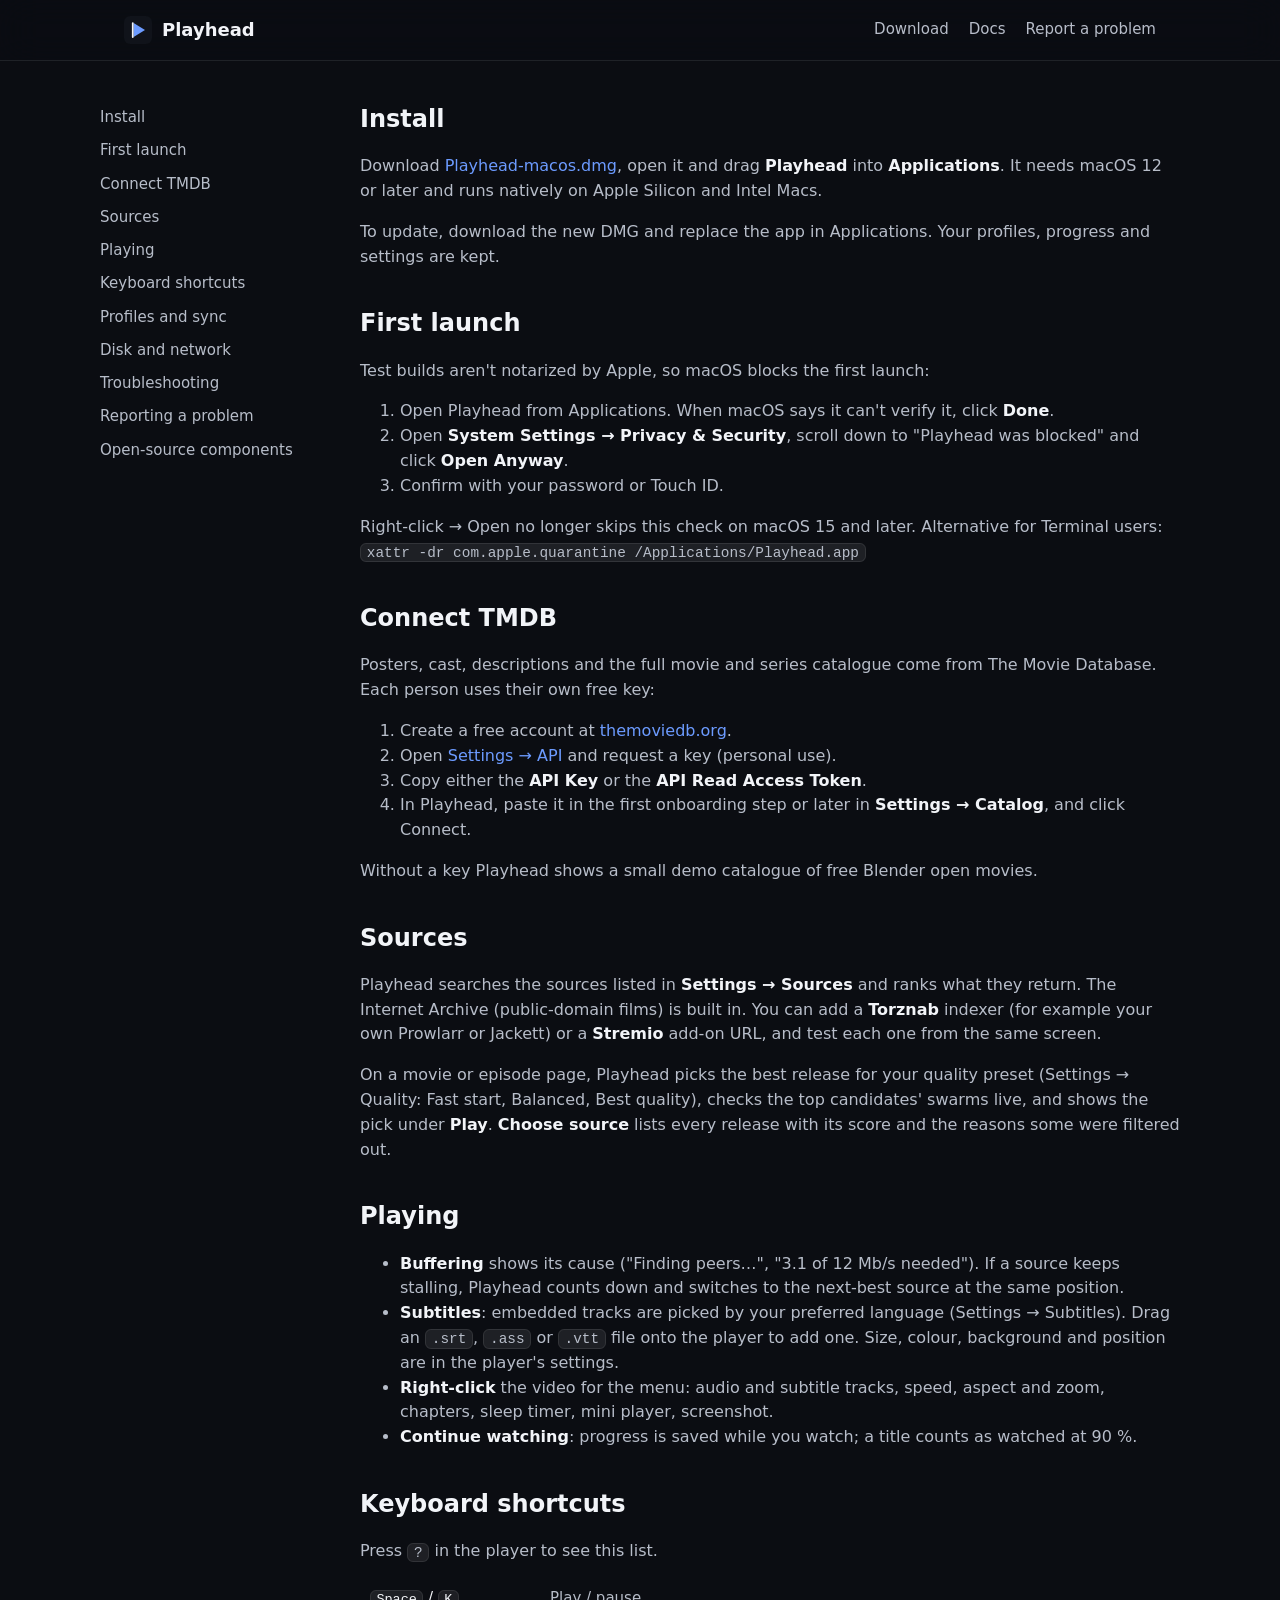
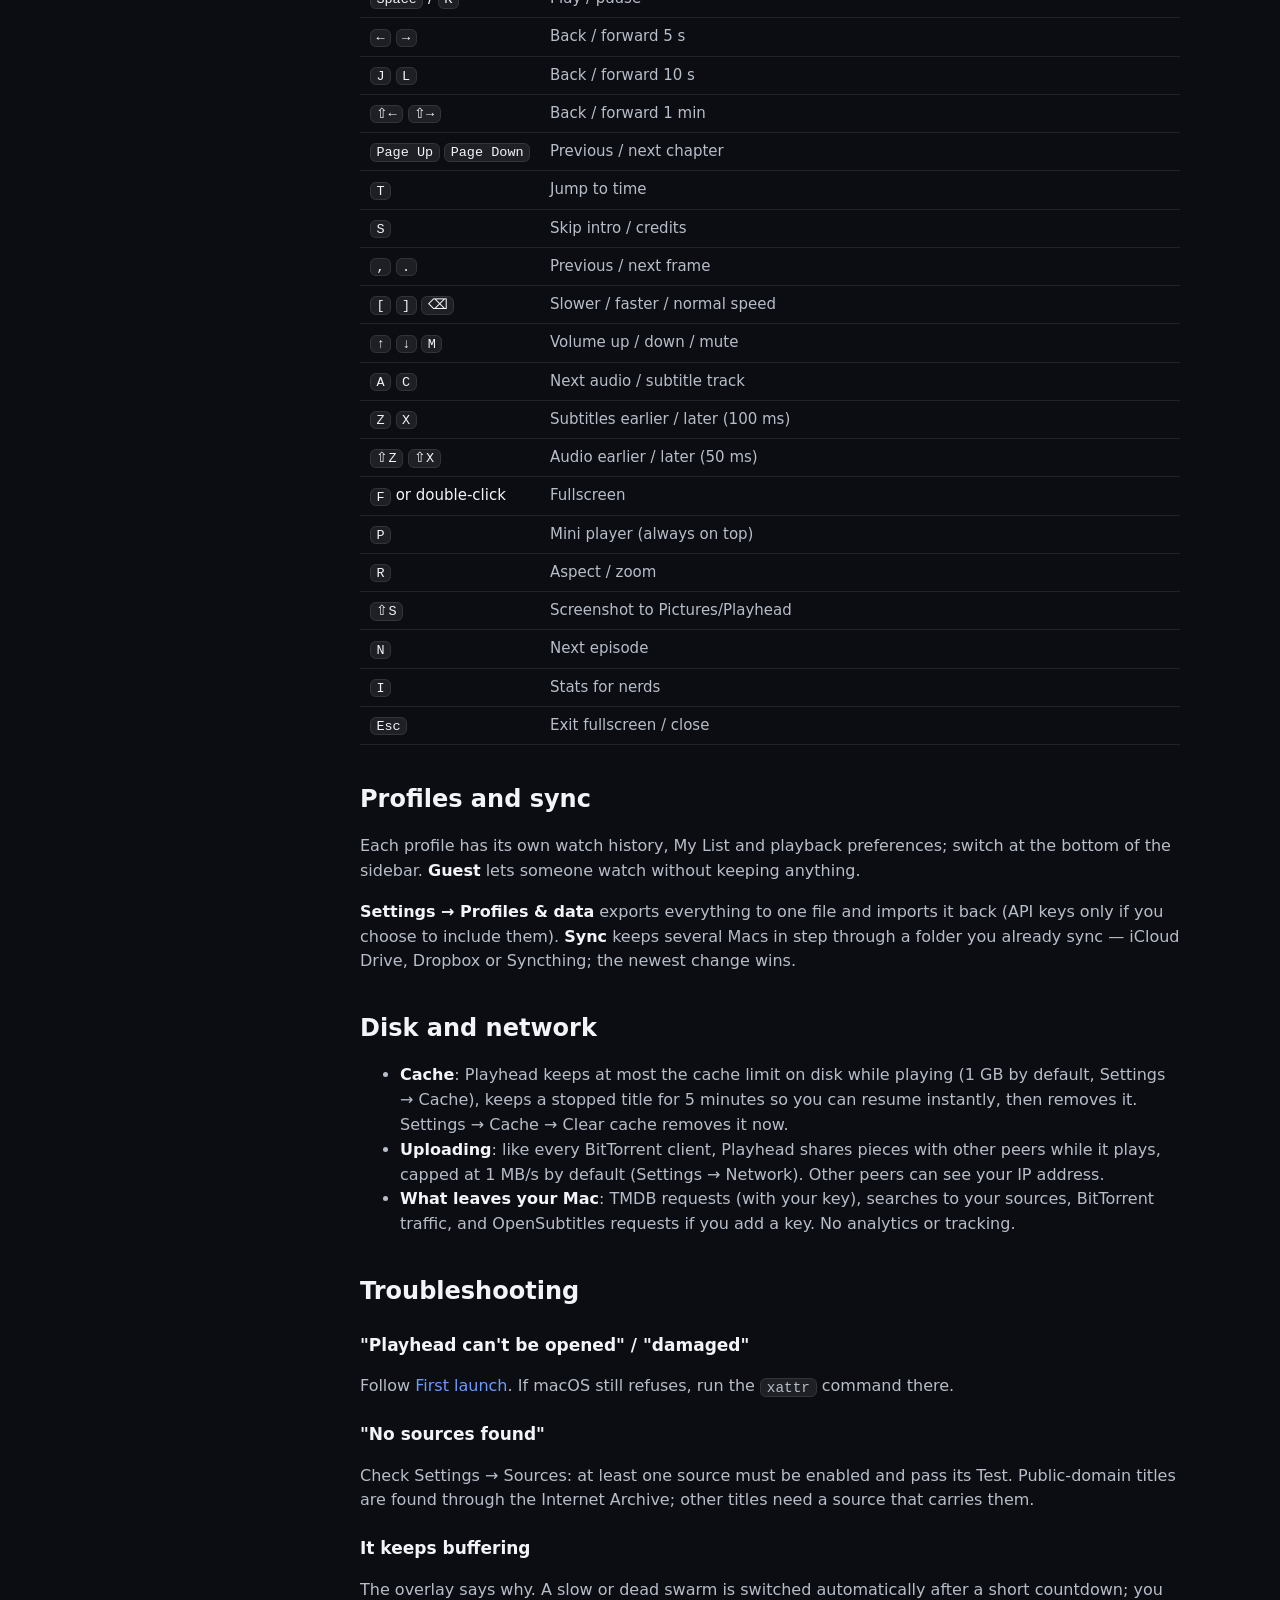
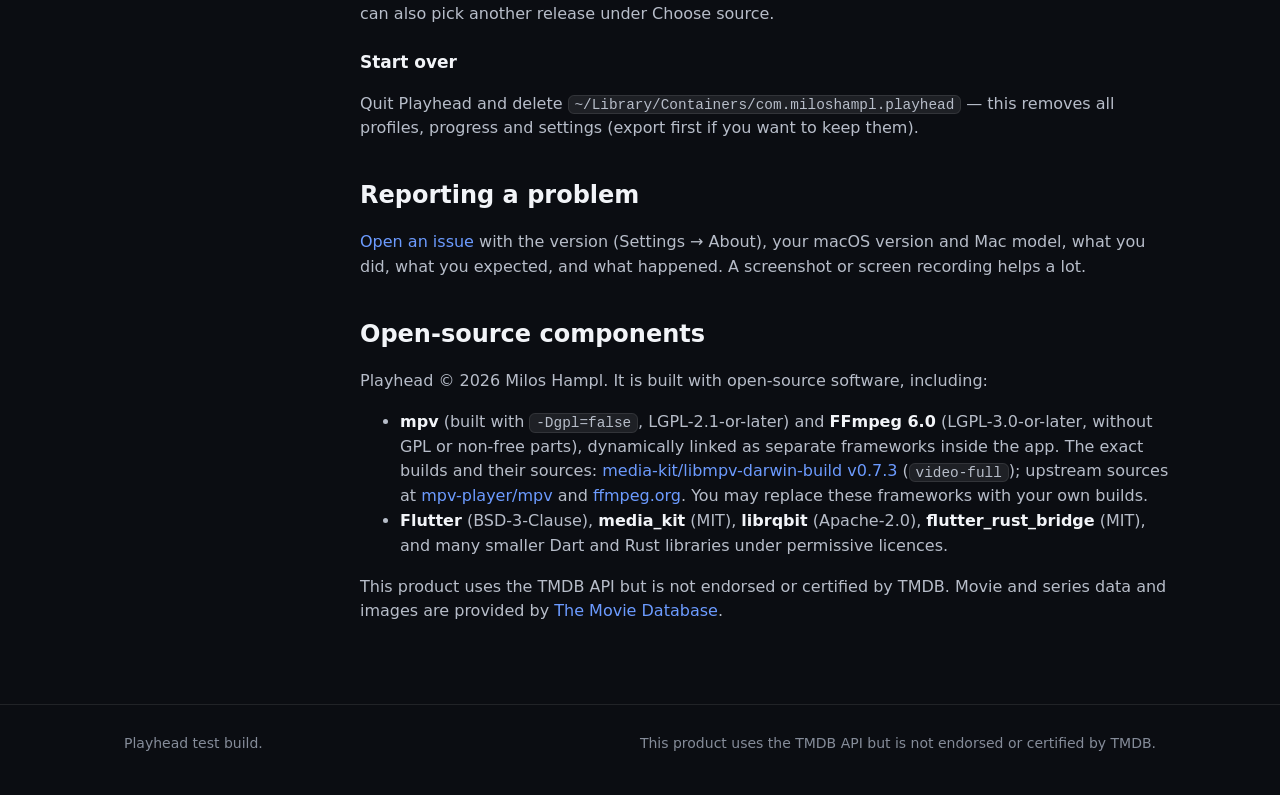
==== docs.html @ e9d8c45b "Playhead downloads, website and issue tracker Co-Authored-By: Claude Opus 5.5 (1M context) <noreply@" ====
<!doctype html>
<html lang="en">
<head>
  <meta charset="utf-8">
  <meta name="viewport" content="width=device-width, initial-scale=1">
  <title>Playhead docs</title>
  <meta name="description" content="Install Playhead, connect TMDB, add sources, player shortcuts, profiles and sync, troubleshooting.">
  <link rel="icon" href="assets/logo.svg" type="image/svg+xml">
  <link rel="stylesheet" href="style.css">
</head>
<body>
  <header class="top">
    <div class="wrap">
      <a class="brand" href="./"><img src="assets/logo.svg" alt="">Playhead</a>
      <nav class="links">
        <a href="./#download">Download</a>
        <a href="docs.html">Docs</a>
        <a href="https://github.com/MilosHampl/playhead-releases/issues">Report a problem</a>
      </nav>
    </div>
  </header>

  <main class="wrap docs">
    <nav class="toc">
      <a href="#install">Install</a>
      <a href="#first-launch">First launch</a>
      <a href="#tmdb">Connect TMDB</a>
      <a href="#sources">Sources</a>
      <a href="#playing">Playing</a>
      <a href="#shortcuts">Keyboard shortcuts</a>
      <a href="#profiles">Profiles and sync</a>
      <a href="#disk">Disk and network</a>
      <a href="#troubleshooting">Troubleshooting</a>
      <a href="#report">Reporting a problem</a>
      <a href="#licences">Open-source components</a>
    </nav>

    <article>
      <h2 id="install">Install</h2>
      <p>Download <a href="https://github.com/MilosHampl/playhead-releases/releases/latest/download/Playhead-macos.dmg">Playhead-macos.dmg</a>,
        open it and drag <strong>Playhead</strong> into <strong>Applications</strong>. It needs macOS 12 or later and runs natively on Apple Silicon and Intel Macs.</p>
      <p>To update, download the new DMG and replace the app in Applications. Your profiles, progress and settings are kept.</p>

      <h2 id="first-launch">First launch</h2>
      <p>Test builds aren't notarized by Apple, so macOS blocks the first launch:</p>
      <ol>
        <li>Open Playhead from Applications. When macOS says it can't verify it, click <strong>Done</strong>.</li>
        <li>Open <strong>System Settings → Privacy &amp; Security</strong>, scroll down to "Playhead was blocked" and click <strong>Open Anyway</strong>.</li>
        <li>Confirm with your password or Touch ID.</li>
      </ol>
      <p>Right-click → Open no longer skips this check on macOS 15 and later. Alternative for Terminal users:
        <code>xattr -dr com.apple.quarantine /Applications/Playhead.app</code></p>

      <h2 id="tmdb">Connect TMDB</h2>
      <p>Posters, cast, descriptions and the full movie and series catalogue come from The Movie Database. Each person uses their own free key:</p>
      <ol>
        <li>Create a free account at <a href="https://www.themoviedb.org/signup">themoviedb.org</a>.</li>
        <li>Open <a href="https://www.themoviedb.org/settings/api">Settings → API</a> and request a key (personal use).</li>
        <li>Copy either the <strong>API Key</strong> or the <strong>API Read Access Token</strong>.</li>
        <li>In Playhead, paste it in the first onboarding step or later in <strong>Settings → Catalog</strong>, and click Connect.</li>
      </ol>
      <p>Without a key Playhead shows a small demo catalogue of free Blender open movies.</p>

      <h2 id="sources">Sources</h2>
      <p>Playhead searches the sources listed in <strong>Settings → Sources</strong> and ranks what they return. The Internet Archive (public-domain films) is built in.
        You can add a <strong>Torznab</strong> indexer (for example your own Prowlarr or Jackett) or a <strong>Stremio</strong> add-on URL, and test each one from the same screen.</p>
      <p>On a movie or episode page, Playhead picks the best release for your quality preset (Settings → Quality: Fast start, Balanced, Best quality),
        checks the top candidates' swarms live, and shows the pick under <strong>Play</strong>. <strong>Choose source</strong> lists every release with its score and the reasons some were filtered out.</p>

      <h2 id="playing">Playing</h2>
      <ul>
        <li><strong>Buffering</strong> shows its cause ("Finding peers…", "3.1 of 12 Mb/s needed"). If a source keeps stalling, Playhead counts down and switches to the next-best source at the same position.</li>
        <li><strong>Subtitles</strong>: embedded tracks are picked by your preferred language (Settings → Subtitles). Drag an <code>.srt</code>, <code>.ass</code> or <code>.vtt</code> file onto the player to add one. Size, colour, background and position are in the player's settings.</li>
        <li><strong>Right-click</strong> the video for the menu: audio and subtitle tracks, speed, aspect and zoom, chapters, sleep timer, mini player, screenshot.</li>
        <li><strong>Continue watching</strong>: progress is saved while you watch; a title counts as watched at 90 %.</li>
      </ul>

      <h2 id="shortcuts">Keyboard shortcuts</h2>
      <p>Press <kbd>?</kbd> in the player to see this list.</p>
      <table class="keys">
        <tr><td><kbd>Space</kbd> / <kbd>K</kbd></td><td>Play / pause</td></tr>
        <tr><td><kbd>←</kbd> <kbd>→</kbd></td><td>Back / forward 5 s</td></tr>
        <tr><td><kbd>J</kbd> <kbd>L</kbd></td><td>Back / forward 10 s</td></tr>
        <tr><td><kbd>⇧←</kbd> <kbd>⇧→</kbd></td><td>Back / forward 1 min</td></tr>
        <tr><td><kbd>Page Up</kbd> <kbd>Page Down</kbd></td><td>Previous / next chapter</td></tr>
        <tr><td><kbd>T</kbd></td><td>Jump to time</td></tr>
        <tr><td><kbd>S</kbd></td><td>Skip intro / credits</td></tr>
        <tr><td><kbd>,</kbd> <kbd>.</kbd></td><td>Previous / next frame</td></tr>
        <tr><td><kbd>[</kbd> <kbd>]</kbd> <kbd>⌫</kbd></td><td>Slower / faster / normal speed</td></tr>
        <tr><td><kbd>↑</kbd> <kbd>↓</kbd> <kbd>M</kbd></td><td>Volume up / down / mute</td></tr>
        <tr><td><kbd>A</kbd> <kbd>C</kbd></td><td>Next audio / subtitle track</td></tr>
        <tr><td><kbd>Z</kbd> <kbd>X</kbd></td><td>Subtitles earlier / later (100 ms)</td></tr>
        <tr><td><kbd>⇧Z</kbd> <kbd>⇧X</kbd></td><td>Audio earlier / later (50 ms)</td></tr>
        <tr><td><kbd>F</kbd> or double-click</td><td>Fullscreen</td></tr>
        <tr><td><kbd>P</kbd></td><td>Mini player (always on top)</td></tr>
        <tr><td><kbd>R</kbd></td><td>Aspect / zoom</td></tr>
        <tr><td><kbd>⇧S</kbd></td><td>Screenshot to Pictures/Playhead</td></tr>
        <tr><td><kbd>N</kbd></td><td>Next episode</td></tr>
        <tr><td><kbd>I</kbd></td><td>Stats for nerds</td></tr>
        <tr><td><kbd>Esc</kbd></td><td>Exit fullscreen / close</td></tr>
      </table>

      <h2 id="profiles">Profiles and sync</h2>
      <p>Each profile has its own watch history, My List and playback preferences; switch at the bottom of the sidebar.
        <strong>Guest</strong> lets someone watch without keeping anything.</p>
      <p><strong>Settings → Profiles &amp; data</strong> exports everything to one file and imports it back (API keys only if you choose to include them).
        <strong>Sync</strong> keeps several Macs in step through a folder you already sync — iCloud Drive, Dropbox or Syncthing; the newest change wins.</p>

      <h2 id="disk">Disk and network</h2>
      <ul>
        <li><strong>Cache</strong>: Playhead keeps at most the cache limit on disk while playing (1 GB by default, Settings → Cache), keeps a stopped title for 5 minutes so you can resume instantly, then removes it. Settings → Cache → Clear cache removes it now.</li>
        <li><strong>Uploading</strong>: like every BitTorrent client, Playhead shares pieces with other peers while it plays, capped at 1 MB/s by default (Settings → Network). Other peers can see your IP address.</li>
        <li><strong>What leaves your Mac</strong>: TMDB requests (with your key), searches to your sources, BitTorrent traffic, and OpenSubtitles requests if you add a key. No analytics or tracking.</li>
      </ul>

      <h2 id="troubleshooting">Troubleshooting</h2>
      <h3>"Playhead can't be opened" / "damaged"</h3>
      <p>Follow <a href="#first-launch">First launch</a>. If macOS still refuses, run the <code>xattr</code> command there.</p>
      <h3>"No sources found"</h3>
      <p>Check Settings → Sources: at least one source must be enabled and pass its Test. Public-domain titles are found through the Internet Archive; other titles need a source that carries them.</p>
      <h3>It keeps buffering</h3>
      <p>The overlay says why. A slow or dead swarm is switched automatically after a short countdown; you can also pick another release under Choose source.</p>
      <h3>Start over</h3>
      <p>Quit Playhead and delete <code>~/Library/Containers/com.miloshampl.playhead</code> — this removes all profiles, progress and settings (export first if you want to keep them).</p>

      <h2 id="report">Reporting a problem</h2>
      <p><a href="https://github.com/MilosHampl/playhead-releases/issues/new/choose">Open an issue</a> with the version (Settings → About), your macOS version and Mac model,
        what you did, what you expected, and what happened. A screenshot or screen recording helps a lot.</p>

      <h2 id="licences">Open-source components</h2>
      <p>Playhead © 2026 Milos Hampl. It is built with open-source software, including:</p>
      <ul>
        <li><strong>mpv</strong> (built with <code>-Dgpl=false</code>, LGPL-2.1-or-later) and <strong>FFmpeg 6.0</strong> (LGPL-3.0-or-later, without GPL or non-free parts), dynamically linked as separate frameworks inside the app.
          The exact builds and their sources: <a href="https://github.com/media-kit/libmpv-darwin-build/releases/tag/v0.7.3">media-kit/libmpv-darwin-build v0.7.3</a> (<code>video-full</code>);
          upstream sources at <a href="https://github.com/mpv-player/mpv">mpv-player/mpv</a> and <a href="https://ffmpeg.org/download.html">ffmpeg.org</a>. You may replace these frameworks with your own builds.</li>
        <li><strong>Flutter</strong> (BSD-3-Clause), <strong>media_kit</strong> (MIT), <strong>librqbit</strong> (Apache-2.0), <strong>flutter_rust_bridge</strong> (MIT), and many smaller Dart and Rust libraries under permissive licences.</li>
      </ul>
      <p>This product uses the TMDB API but is not endorsed or certified by TMDB. Movie and series data and images are provided by <a href="https://www.themoviedb.org">The Movie Database</a>.</p>
    </article>
  </main>

  <footer>
    <div class="wrap">
      <span>Playhead test build.</span>
      <span>This product uses the TMDB API but is not endorsed or certified by TMDB.</span>
    </div>
  </footer>
</body>
</html>
---- style.css ----
:root {
  --bg: #0b0d12;
  --plane: rgba(255, 255, 255, 0.05);
  --plane-strong: rgba(255, 255, 255, 0.08);
  --rim: rgba(255, 255, 255, 0.09);
  --text: #f2f4f8;
  --text-2: #b7bdc9;
  --text-3: #858c99;
  --accent: #6c9bff;
  --accent-ink: #0b0d12;
  --radius: 16px;
  --radius-sm: 10px;
  --max: 1080px;
}

* { box-sizing: border-box; }
html { -webkit-text-size-adjust: 100%; }
body {
  margin: 0;
  background: var(--bg);
  color: var(--text);
  font: 16px/1.55 Inter, -apple-system, BlinkMacSystemFont, "Segoe UI", system-ui, sans-serif;
}
a { color: var(--accent); text-decoration: none; }
a:hover { text-decoration: underline; }
img { max-width: 100%; display: block; }
code, kbd {
  font: 0.9em ui-monospace, SFMono-Regular, Menlo, monospace;
  background: var(--plane-strong);
  border: 1px solid var(--rim);
  border-radius: 6px;
  padding: 0.05em 0.4em;
}

.wrap { max-width: var(--max); margin: 0 auto; padding: 0 24px; }
@media (max-width: 600px) { .wrap { padding: 0 16px; } }

header.top {
  position: sticky; top: 0; z-index: 10;
  background: rgba(11, 13, 18, 0.72);
  backdrop-filter: blur(20px); -webkit-backdrop-filter: blur(20px);
  border-bottom: 1px solid var(--rim);
}
header.top .wrap { display: flex; align-items: center; gap: 16px; height: 60px; }
.brand { display: flex; align-items: center; gap: 10px; color: var(--text); font-weight: 700; font-size: 18px; }
.brand img { width: 28px; height: 28px; }
.brand:hover { text-decoration: none; }
nav.links { margin-left: auto; display: flex; gap: 20px; font-size: 15px; }
nav.links a { color: var(--text-2); }
nav.links a:hover { color: var(--text); text-decoration: none; }

.hero { padding: 72px 0 40px; }
.hero h1 { font-size: clamp(36px, 6vw, 56px); line-height: 1.05; margin: 0 0 16px; letter-spacing: -0.02em; }
.hero p.lead { font-size: clamp(17px, 2.2vw, 20px); color: var(--text-2); max-width: 640px; margin: 0 0 28px; }

.btn {
  display: inline-flex; align-items: center; gap: 10px;
  padding: 12px 20px; border-radius: 12px; font-weight: 600; font-size: 16px;
  border: 1px solid var(--rim); color: var(--text); background: var(--plane-strong);
}
.btn:hover { text-decoration: none; background: rgba(255, 255, 255, 0.12); }
.btn.primary { background: var(--text); color: var(--accent-ink); border-color: transparent; }
.btn.primary:hover { background: #ffffff; }
.btn:active { transform: scale(0.98); }
.actions { display: flex; flex-wrap: wrap; gap: 12px; align-items: center; }
.meta { color: var(--text-3); font-size: 14px; margin-top: 14px; }

.shot {
  border-radius: var(--radius); overflow: hidden;
  border: 1px solid var(--rim); background: var(--plane);
}
.shots { display: grid; grid-template-columns: repeat(auto-fit, minmax(300px, 1fr)); gap: 16px; }
.shot figcaption { padding: 10px 14px; color: var(--text-3); font-size: 14px; }

section { padding: 40px 0; }
section h2 { font-size: 26px; margin: 0 0 18px; letter-spacing: -0.01em; }
.grid { display: grid; grid-template-columns: repeat(auto-fit, minmax(300px, 1fr)); gap: 14px; }
.card {
  background: var(--plane); border: 1px solid var(--rim);
  border-radius: var(--radius); padding: 18px 20px;
}
.card h3 { margin: 0 0 6px; font-size: 17px; }
.card p { margin: 0; color: var(--text-2); font-size: 15px; }
.note {
  background: var(--plane); border: 1px solid var(--rim);
  border-radius: var(--radius); padding: 18px 20px; color: var(--text-2);
}
.note strong { color: var(--text); }
ol.steps { margin: 8px 0 0; padding-left: 22px; }
ol.steps li { margin: 4px 0; }

/* docs */
.docs { display: grid; grid-template-columns: 220px 1fr; gap: 40px; padding: 40px 0 64px; }
@media (max-width: 820px) { .docs { grid-template-columns: 1fr; gap: 0; } .toc { position: static !important; } }
.toc { position: sticky; top: 84px; align-self: start; font-size: 15px; }
.toc a { display: block; padding: 5px 0; color: var(--text-2); }
.toc a:hover { color: var(--text); text-decoration: none; }
.docs article h2 { font-size: 24px; margin: 36px 0 12px; scroll-margin-top: 80px; }
.docs article h2:first-child { margin-top: 0; }
.docs article h3 { font-size: 17px; margin: 22px 0 8px; }
.docs article p, .docs article li { color: var(--text-2); }
.docs article strong { color: var(--text); }
table.keys { border-collapse: collapse; width: 100%; font-size: 15px; }
table.keys td { padding: 7px 10px; border-bottom: 1px solid var(--rim); color: var(--text-2); }
table.keys td:first-child { white-space: nowrap; width: 150px; color: var(--text); }

footer {
  border-top: 1px solid var(--rim); padding: 28px 0 40px;
  color: var(--text-3); font-size: 14px;
}
footer .wrap { display: flex; flex-wrap: wrap; gap: 8px 24px; justify-content: space-between; }
footer img.tmdb { height: 12px; display: inline-block; vertical-align: middle; margin-right: 6px; }
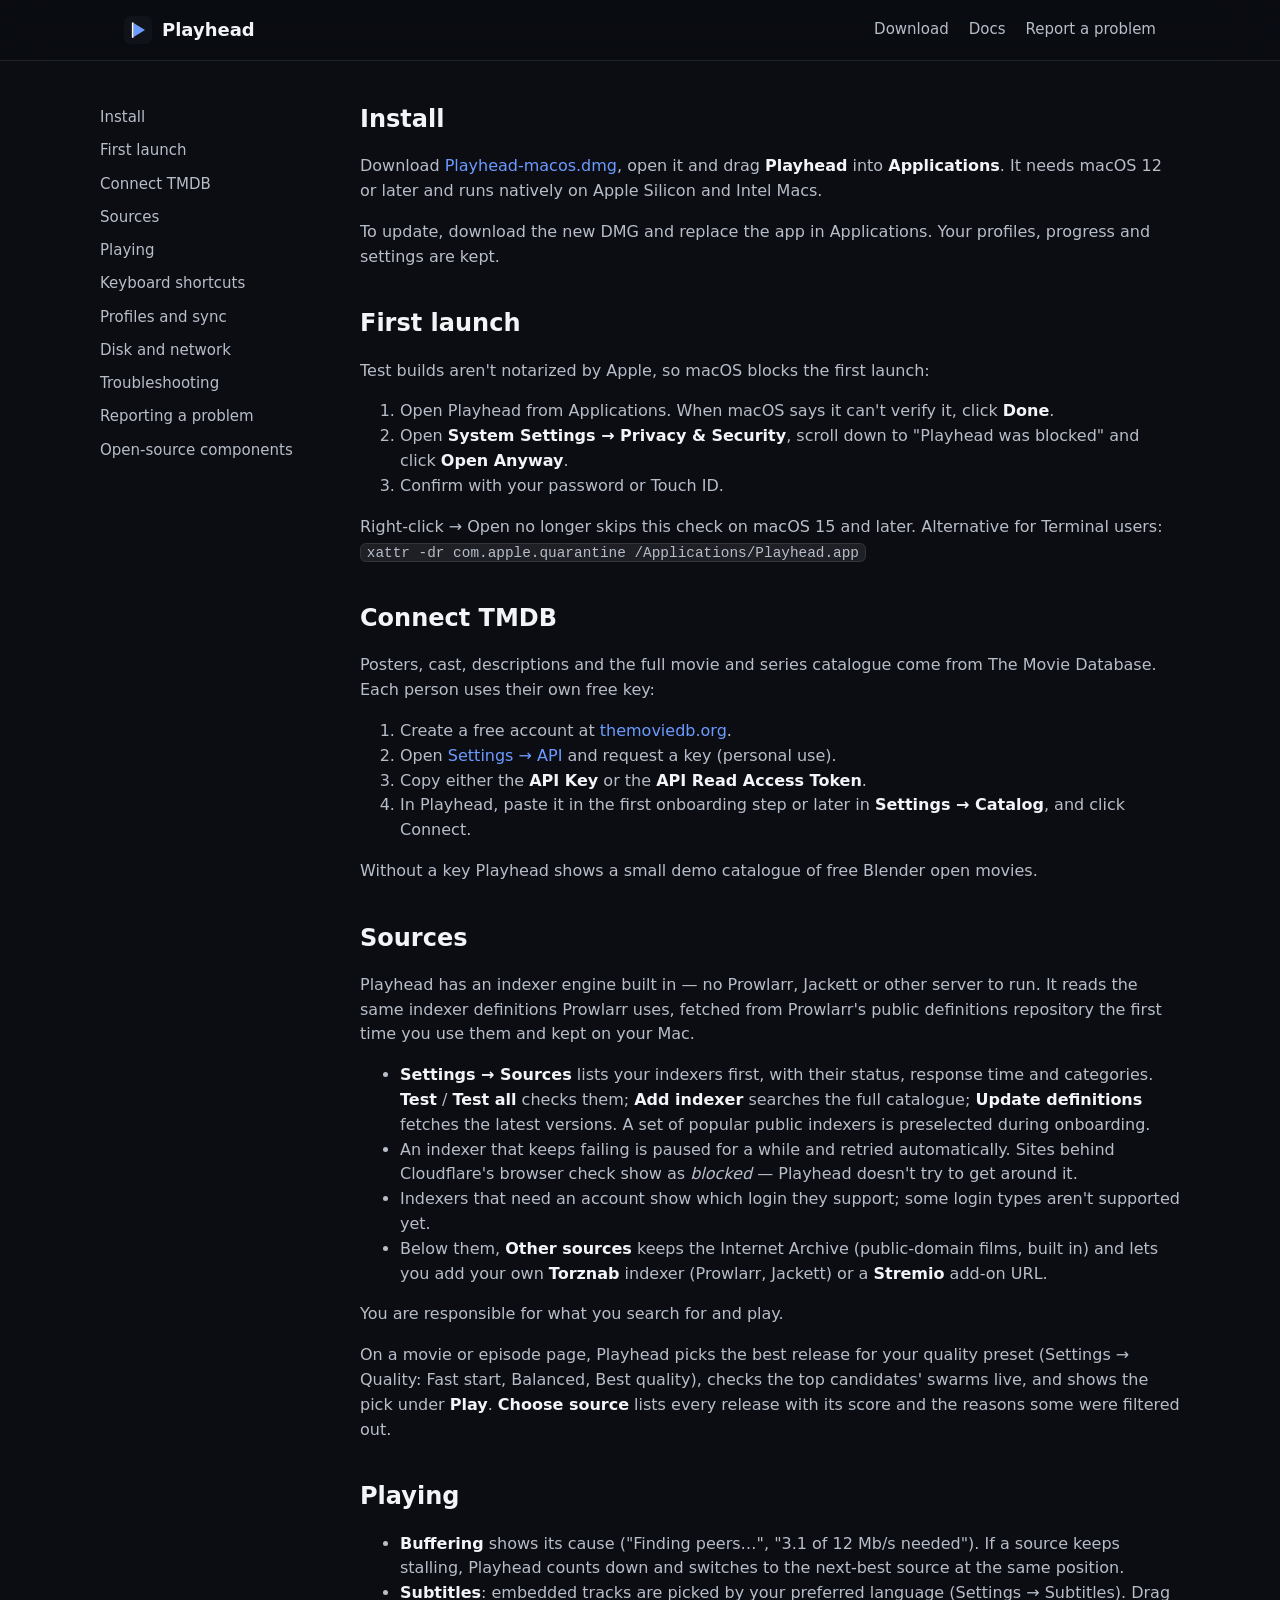
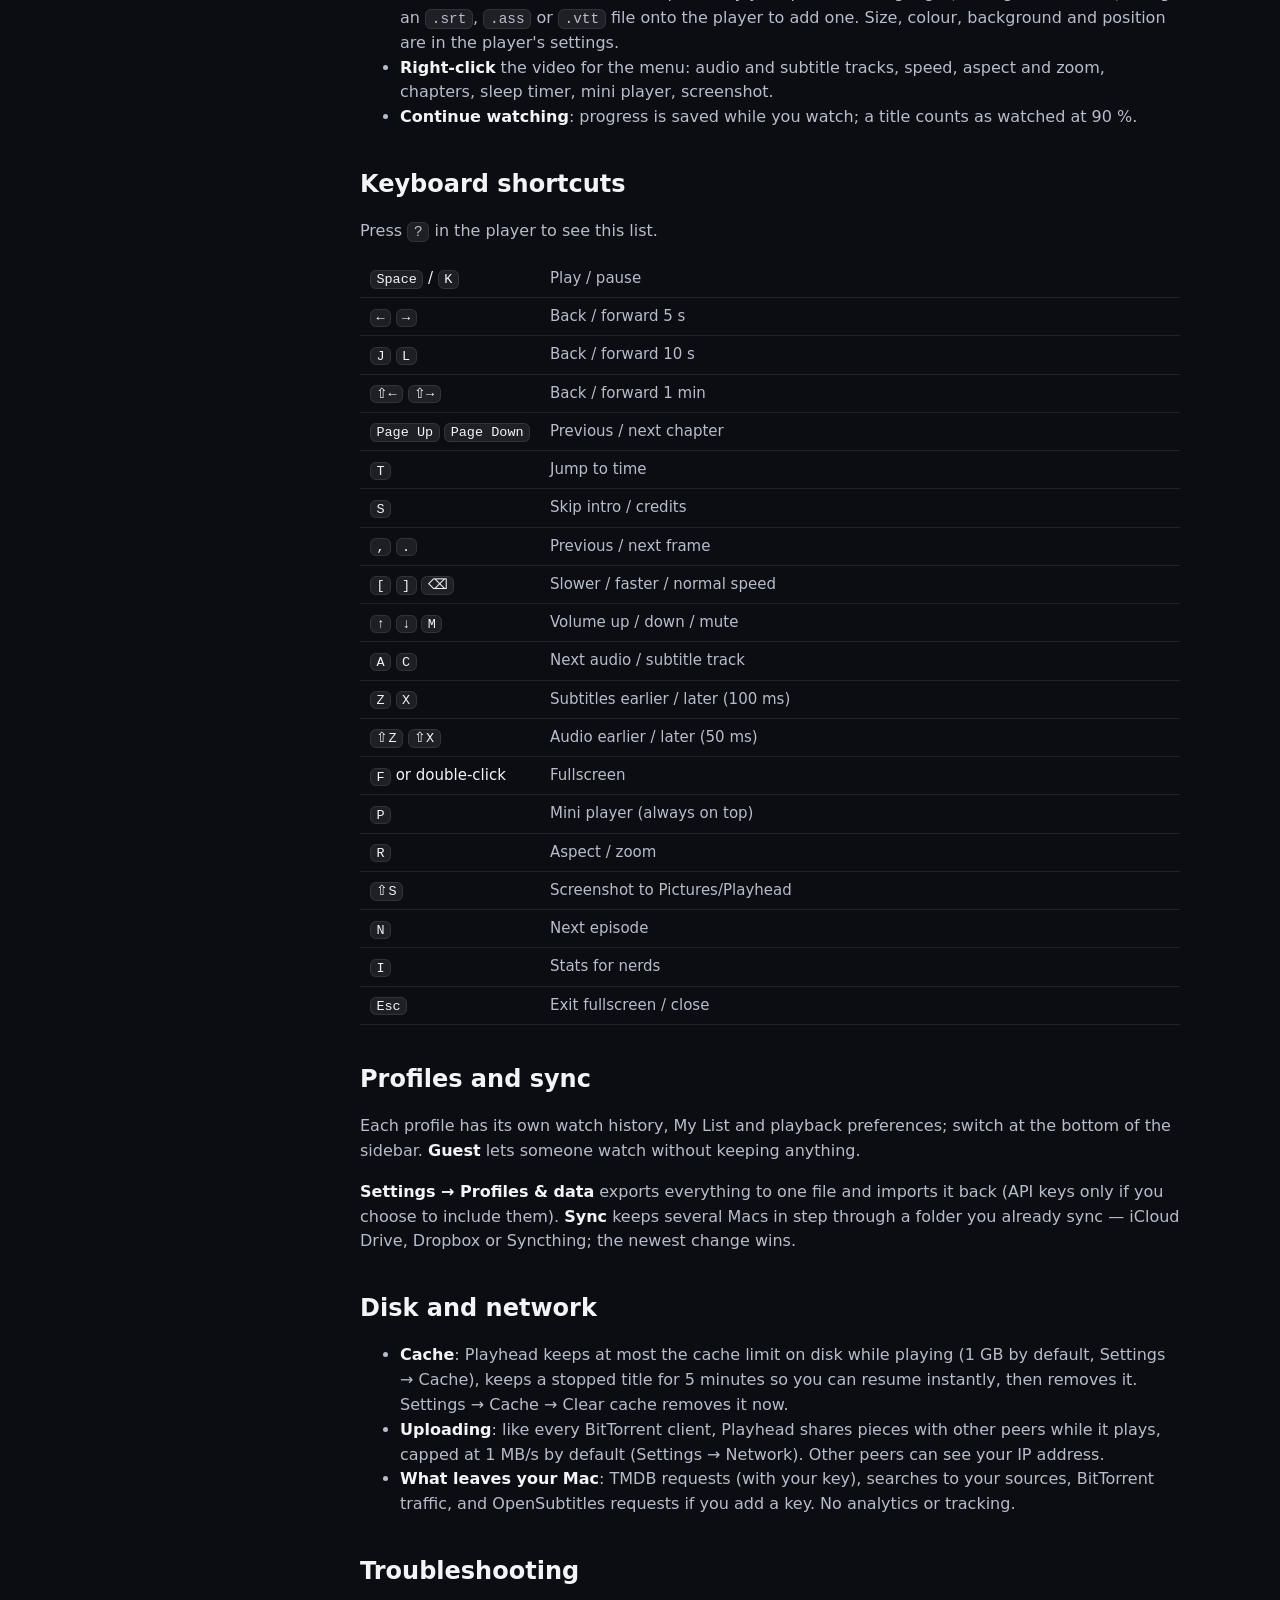
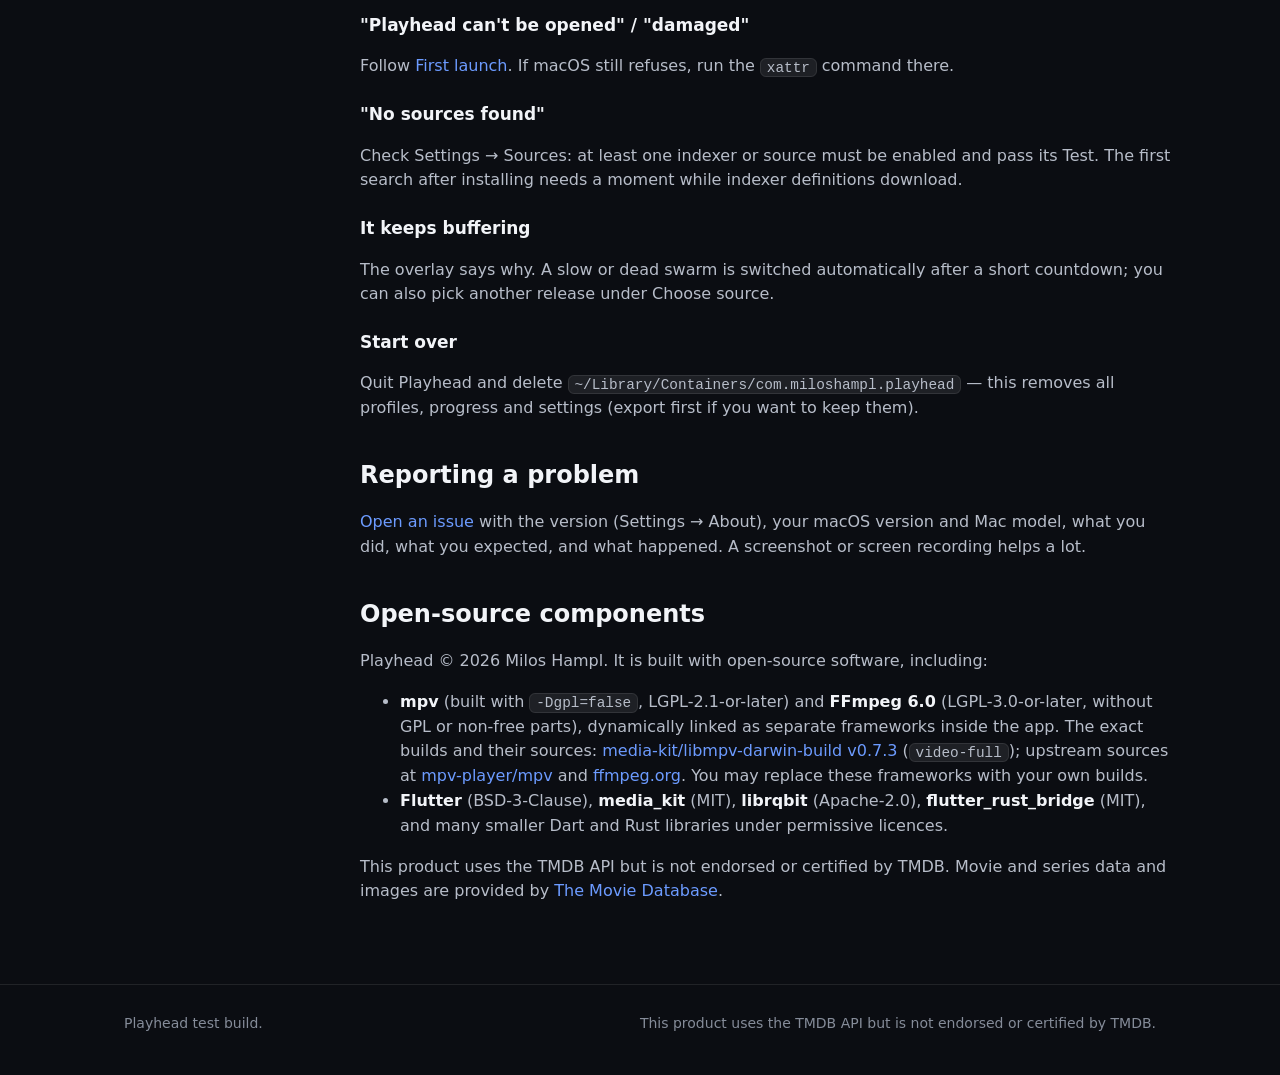
==== commit 4da420c4: "Docs and page: built-in indexers (Settings → Sources), test build 2 Co-Authored-By: Claude Opus 5.5 " ====
--- a/docs.html
+++ b/docs.html
@@ -62,8 +62,16 @@
       <p>Without a key Playhead shows a small demo catalogue of free Blender open movies.</p>
 
       <h2 id="sources">Sources</h2>
-      <p>Playhead searches the sources listed in <strong>Settings → Sources</strong> and ranks what they return. The Internet Archive (public-domain films) is built in.
-        You can add a <strong>Torznab</strong> indexer (for example your own Prowlarr or Jackett) or a <strong>Stremio</strong> add-on URL, and test each one from the same screen.</p>
+      <p>Playhead has an indexer engine built in — no Prowlarr, Jackett or other server to run. It reads the same indexer definitions Prowlarr uses,
+        fetched from Prowlarr's public definitions repository the first time you use them and kept on your Mac.</p>
+      <ul>
+        <li><strong>Settings → Sources</strong> lists your indexers first, with their status, response time and categories. <strong>Test</strong> / <strong>Test all</strong> checks them;
+          <strong>Add indexer</strong> searches the full catalogue; <strong>Update definitions</strong> fetches the latest versions. A set of popular public indexers is preselected during onboarding.</li>
+        <li>An indexer that keeps failing is paused for a while and retried automatically. Sites behind Cloudflare's browser check show as <em>blocked</em> — Playhead doesn't try to get around it.</li>
+        <li>Indexers that need an account show which login they support; some login types aren't supported yet.</li>
+        <li>Below them, <strong>Other sources</strong> keeps the Internet Archive (public-domain films, built in) and lets you add your own <strong>Torznab</strong> indexer (Prowlarr, Jackett) or a <strong>Stremio</strong> add-on URL.</li>
+      </ul>
+      <p>You are responsible for what you search for and play.</p>
       <p>On a movie or episode page, Playhead picks the best release for your quality preset (Settings → Quality: Fast start, Balanced, Best quality),
         checks the top candidates' swarms live, and shows the pick under <strong>Play</strong>. <strong>Choose source</strong> lists every release with its score and the reasons some were filtered out.</p>
 
@@ -117,7 +125,7 @@
       <h3>"Playhead can't be opened" / "damaged"</h3>
       <p>Follow <a href="#first-launch">First launch</a>. If macOS still refuses, run the <code>xattr</code> command there.</p>
       <h3>"No sources found"</h3>
-      <p>Check Settings → Sources: at least one source must be enabled and pass its Test. Public-domain titles are found through the Internet Archive; other titles need a source that carries them.</p>
+      <p>Check Settings → Sources: at least one indexer or source must be enabled and pass its Test. The first search after installing needs a moment while indexer definitions download.</p>
       <h3>It keeps buffering</h3>
       <p>The overlay says why. A slow or dead swarm is switched automatically after a short countdown; you can also pick another release under Choose source.</p>
       <h3>Start over</h3>
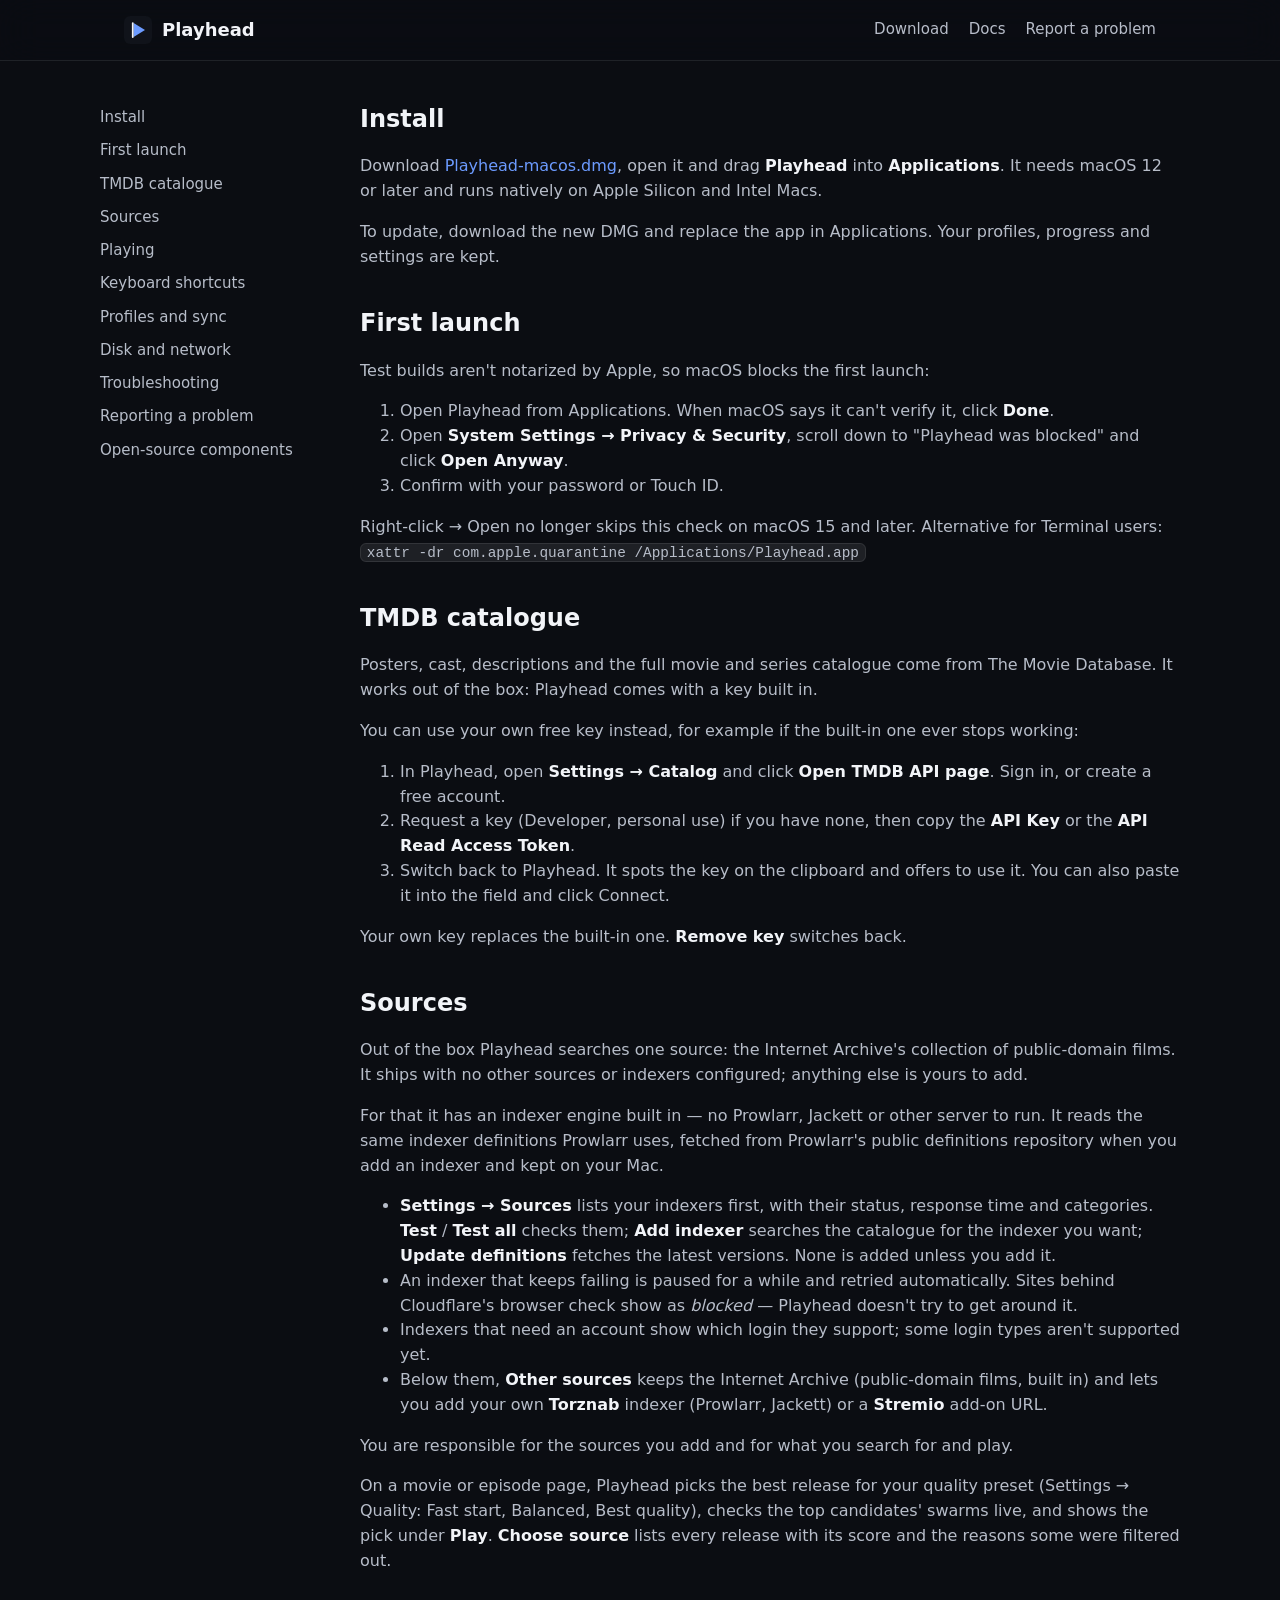
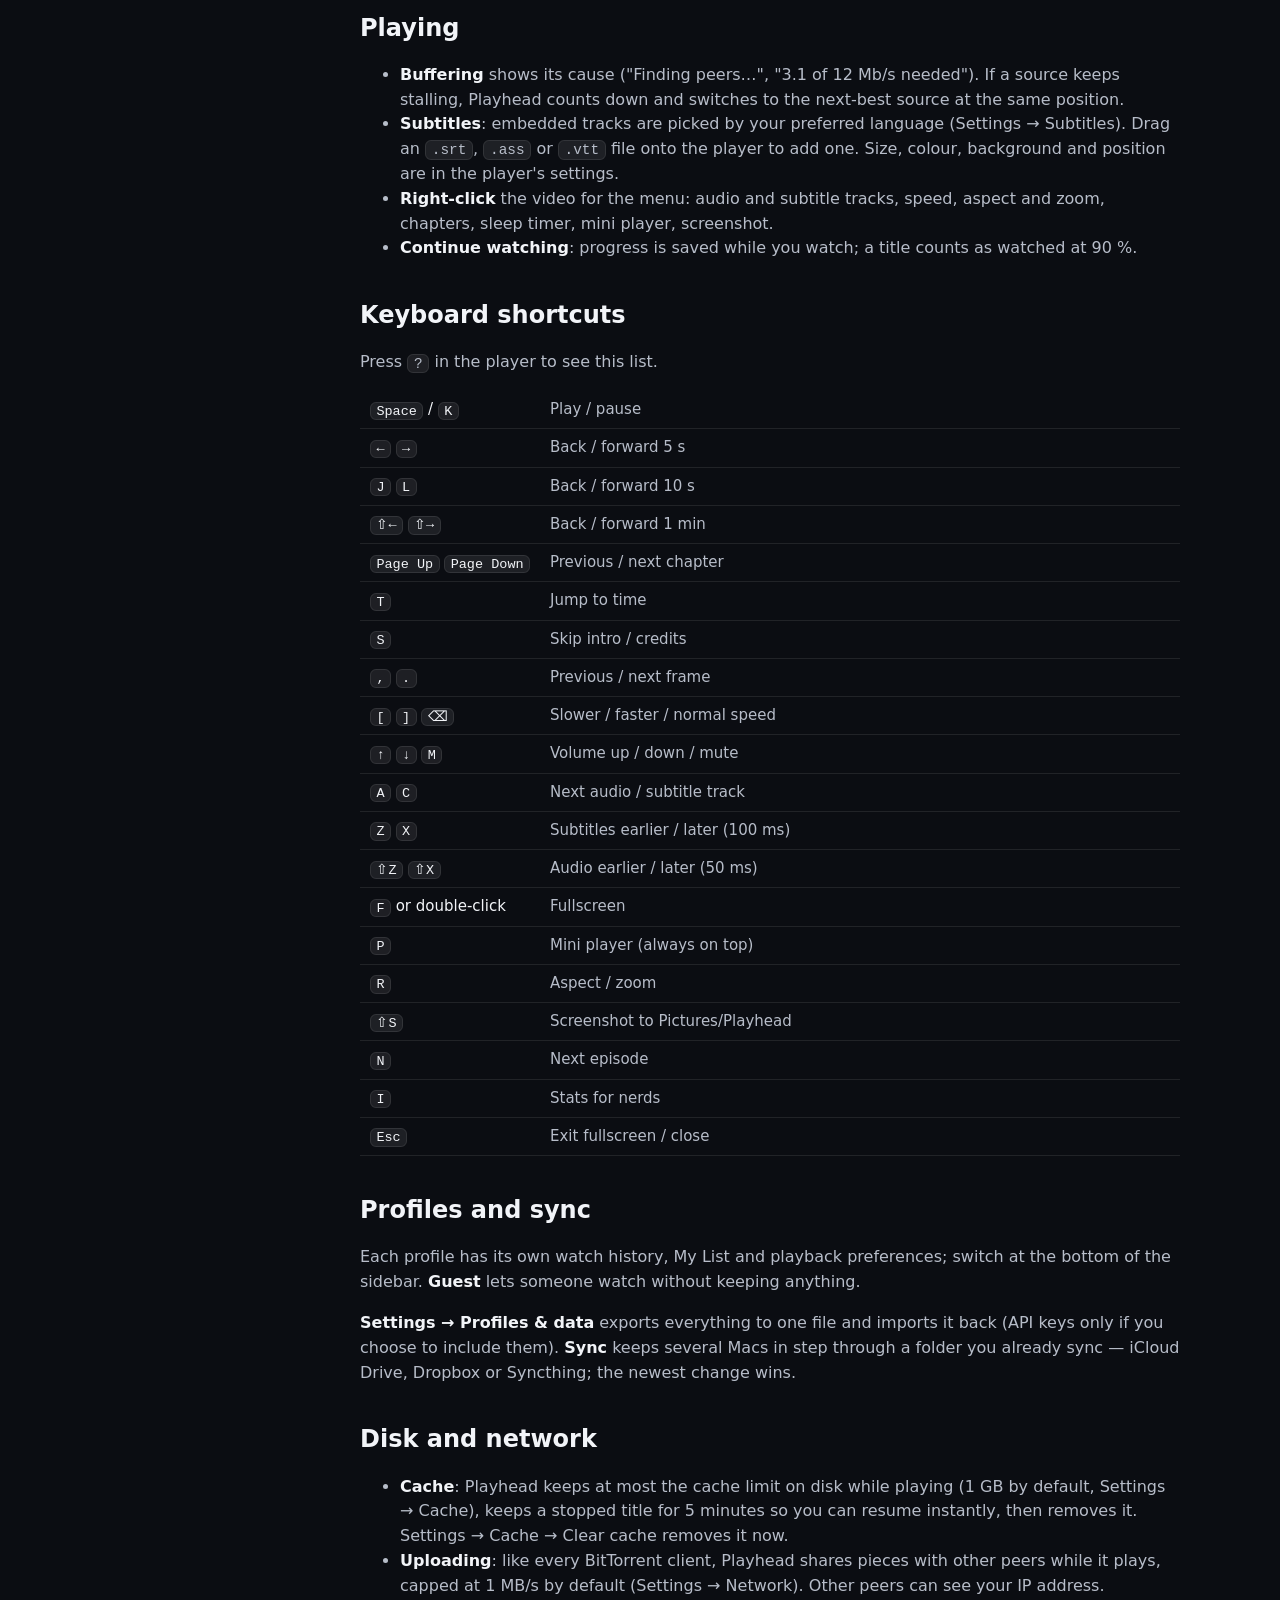
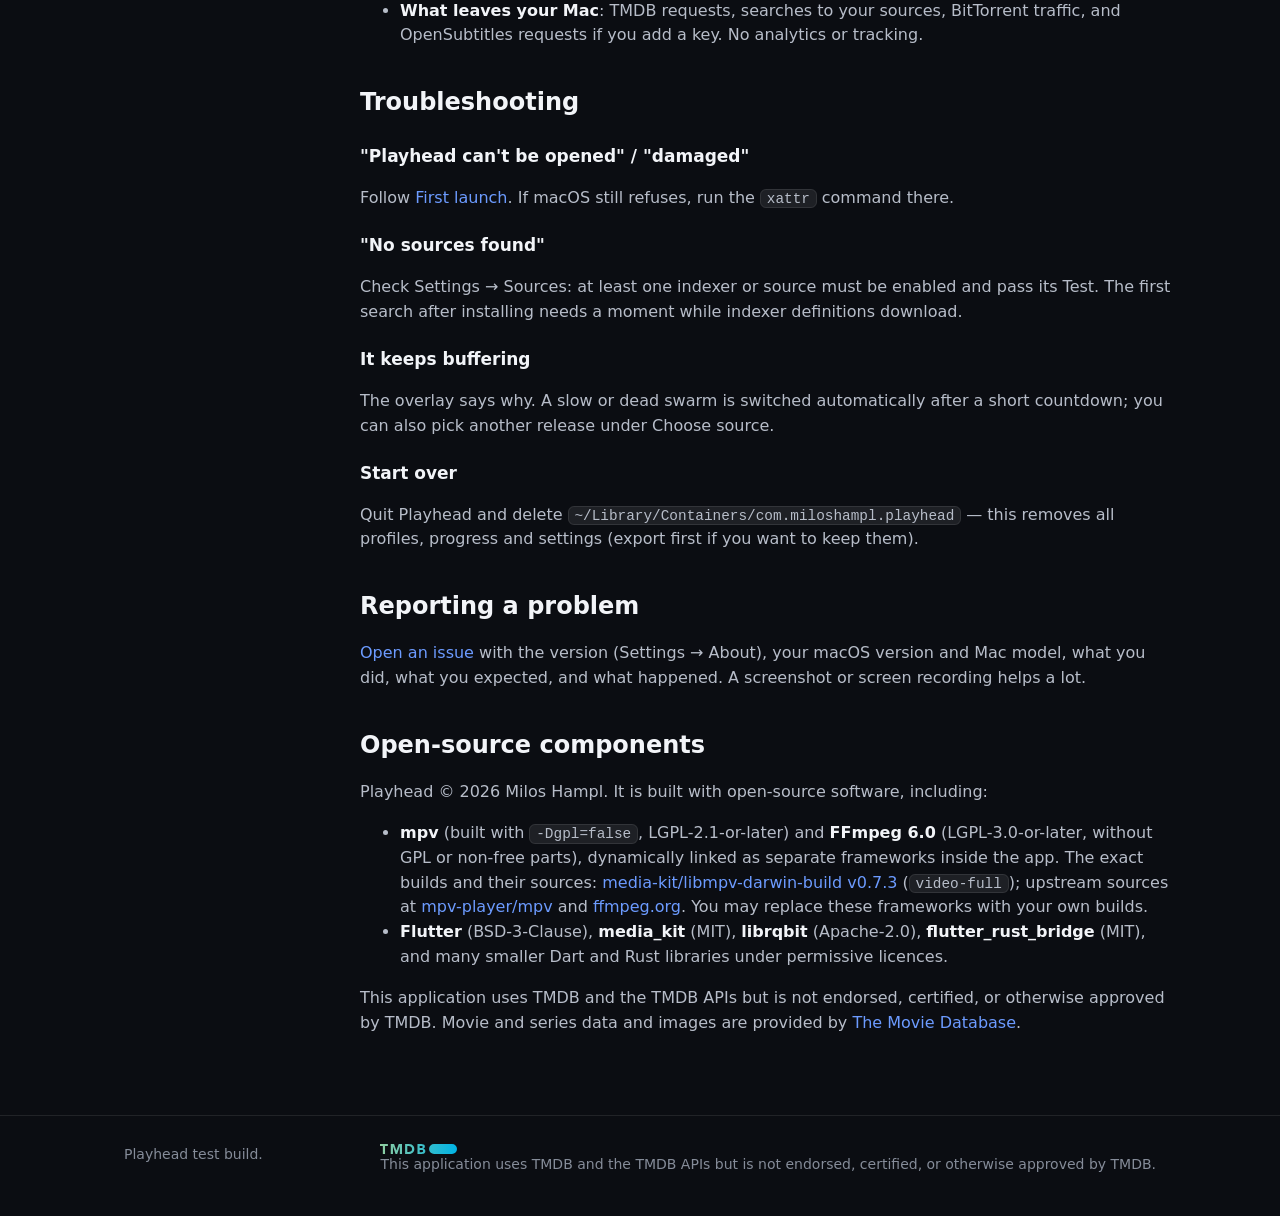
==== commit ed552a8d: "Site: TMDB notice + logo, built-in catalogue, public-domain default, opt-in sources Co-Authored-By: " ====
--- a/docs.html
+++ b/docs.html
@@ -4,7 +4,7 @@
   <meta charset="utf-8">
   <meta name="viewport" content="width=device-width, initial-scale=1">
   <title>Playhead docs</title>
-  <meta name="description" content="Install Playhead, connect TMDB, add sources, player shortcuts, profiles and sync, troubleshooting.">
+  <meta name="description" content="Install Playhead, the TMDB catalogue, add sources, player shortcuts, profiles and sync, troubleshooting.">
   <link rel="icon" href="assets/logo.svg" type="image/svg+xml">
   <link rel="stylesheet" href="style.css">
 </head>
@@ -24,7 +24,7 @@
     <nav class="toc">
       <a href="#install">Install</a>
       <a href="#first-launch">First launch</a>
-      <a href="#tmdb">Connect TMDB</a>
+      <a href="#tmdb">TMDB catalogue</a>
       <a href="#sources">Sources</a>
       <a href="#playing">Playing</a>
       <a href="#shortcuts">Keyboard shortcuts</a>
@@ -51,27 +51,29 @@
       <p>Right-click → Open no longer skips this check on macOS 15 and later. Alternative for Terminal users:
         <code>xattr -dr com.apple.quarantine /Applications/Playhead.app</code></p>
 
-      <h2 id="tmdb">Connect TMDB</h2>
-      <p>Posters, cast, descriptions and the full movie and series catalogue come from The Movie Database. Each person uses their own free key:</p>
+      <h2 id="tmdb">TMDB catalogue</h2>
+      <p>Posters, cast, descriptions and the full movie and series catalogue come from The Movie Database. It works out of the box: Playhead comes with a key built in.</p>
+      <p>You can use your own free key instead, for example if the built-in one ever stops working:</p>
       <ol>
-        <li>Create a free account at <a href="https://www.themoviedb.org/signup">themoviedb.org</a>.</li>
-        <li>Open <a href="https://www.themoviedb.org/settings/api">Settings → API</a> and request a key (personal use).</li>
-        <li>Copy either the <strong>API Key</strong> or the <strong>API Read Access Token</strong>.</li>
-        <li>In Playhead, paste it in the first onboarding step or later in <strong>Settings → Catalog</strong>, and click Connect.</li>
+        <li>In Playhead, open <strong>Settings → Catalog</strong> and click <strong>Open TMDB API page</strong>. Sign in, or create a free account.</li>
+        <li>Request a key (Developer, personal use) if you have none, then copy the <strong>API Key</strong> or the <strong>API Read Access Token</strong>.</li>
+        <li>Switch back to Playhead. It spots the key on the clipboard and offers to use it. You can also paste it into the field and click Connect.</li>
       </ol>
-      <p>Without a key Playhead shows a small demo catalogue of free Blender open movies.</p>
+      <p>Your own key replaces the built-in one. <strong>Remove key</strong> switches back.</p>
 
       <h2 id="sources">Sources</h2>
-      <p>Playhead has an indexer engine built in — no Prowlarr, Jackett or other server to run. It reads the same indexer definitions Prowlarr uses,
-        fetched from Prowlarr's public definitions repository the first time you use them and kept on your Mac.</p>
+      <p>Out of the box Playhead searches one source: the Internet Archive's collection of public-domain films. It ships with no other
+        sources or indexers configured; anything else is yours to add.</p>
+      <p>For that it has an indexer engine built in — no Prowlarr, Jackett or other server to run. It reads the same indexer definitions Prowlarr uses,
+        fetched from Prowlarr's public definitions repository when you add an indexer and kept on your Mac.</p>
       <ul>
         <li><strong>Settings → Sources</strong> lists your indexers first, with their status, response time and categories. <strong>Test</strong> / <strong>Test all</strong> checks them;
-          <strong>Add indexer</strong> searches the full catalogue; <strong>Update definitions</strong> fetches the latest versions. A set of popular public indexers is preselected during onboarding.</li>
+          <strong>Add indexer</strong> searches the catalogue for the indexer you want; <strong>Update definitions</strong> fetches the latest versions. None is added unless you add it.</li>
         <li>An indexer that keeps failing is paused for a while and retried automatically. Sites behind Cloudflare's browser check show as <em>blocked</em> — Playhead doesn't try to get around it.</li>
         <li>Indexers that need an account show which login they support; some login types aren't supported yet.</li>
         <li>Below them, <strong>Other sources</strong> keeps the Internet Archive (public-domain films, built in) and lets you add your own <strong>Torznab</strong> indexer (Prowlarr, Jackett) or a <strong>Stremio</strong> add-on URL.</li>
       </ul>
-      <p>You are responsible for what you search for and play.</p>
+      <p>You are responsible for the sources you add and for what you search for and play.</p>
       <p>On a movie or episode page, Playhead picks the best release for your quality preset (Settings → Quality: Fast start, Balanced, Best quality),
         checks the top candidates' swarms live, and shows the pick under <strong>Play</strong>. <strong>Choose source</strong> lists every release with its score and the reasons some were filtered out.</p>
 
@@ -118,7 +120,7 @@
       <ul>
         <li><strong>Cache</strong>: Playhead keeps at most the cache limit on disk while playing (1 GB by default, Settings → Cache), keeps a stopped title for 5 minutes so you can resume instantly, then removes it. Settings → Cache → Clear cache removes it now.</li>
         <li><strong>Uploading</strong>: like every BitTorrent client, Playhead shares pieces with other peers while it plays, capped at 1 MB/s by default (Settings → Network). Other peers can see your IP address.</li>
-        <li><strong>What leaves your Mac</strong>: TMDB requests (with your key), searches to your sources, BitTorrent traffic, and OpenSubtitles requests if you add a key. No analytics or tracking.</li>
+        <li><strong>What leaves your Mac</strong>: TMDB requests, searches to your sources, BitTorrent traffic, and OpenSubtitles requests if you add a key. No analytics or tracking.</li>
       </ul>
 
       <h2 id="troubleshooting">Troubleshooting</h2>
@@ -143,14 +145,14 @@
           upstream sources at <a href="https://github.com/mpv-player/mpv">mpv-player/mpv</a> and <a href="https://ffmpeg.org/download.html">ffmpeg.org</a>. You may replace these frameworks with your own builds.</li>
         <li><strong>Flutter</strong> (BSD-3-Clause), <strong>media_kit</strong> (MIT), <strong>librqbit</strong> (Apache-2.0), <strong>flutter_rust_bridge</strong> (MIT), and many smaller Dart and Rust libraries under permissive licences.</li>
       </ul>
-      <p>This product uses the TMDB API but is not endorsed or certified by TMDB. Movie and series data and images are provided by <a href="https://www.themoviedb.org">The Movie Database</a>.</p>
+      <p>This application uses TMDB and the TMDB APIs but is not endorsed, certified, or otherwise approved by TMDB. Movie and series data and images are provided by <a href="https://www.themoviedb.org">The Movie Database</a>.</p>
     </article>
   </main>
 
   <footer>
     <div class="wrap">
       <span>Playhead test build.</span>
-      <span>This product uses the TMDB API but is not endorsed or certified by TMDB.</span>
+      <span class="tmdb"><img src="assets/tmdb-logo.svg" alt="TMDB" height="10"> This application uses TMDB and the TMDB APIs but is not endorsed, certified, or otherwise approved by TMDB.</span>
     </div>
   </footer>
 </body>
--- a/style.css
+++ b/style.css
@@ -110,3 +110,5 @@
 }
 footer .wrap { display: flex; flex-wrap: wrap; gap: 8px 24px; justify-content: space-between; }
 footer img.tmdb { height: 12px; display: inline-block; vertical-align: middle; margin-right: 6px; }
+
+footer .tmdb img{vertical-align:middle;margin-right:6px}
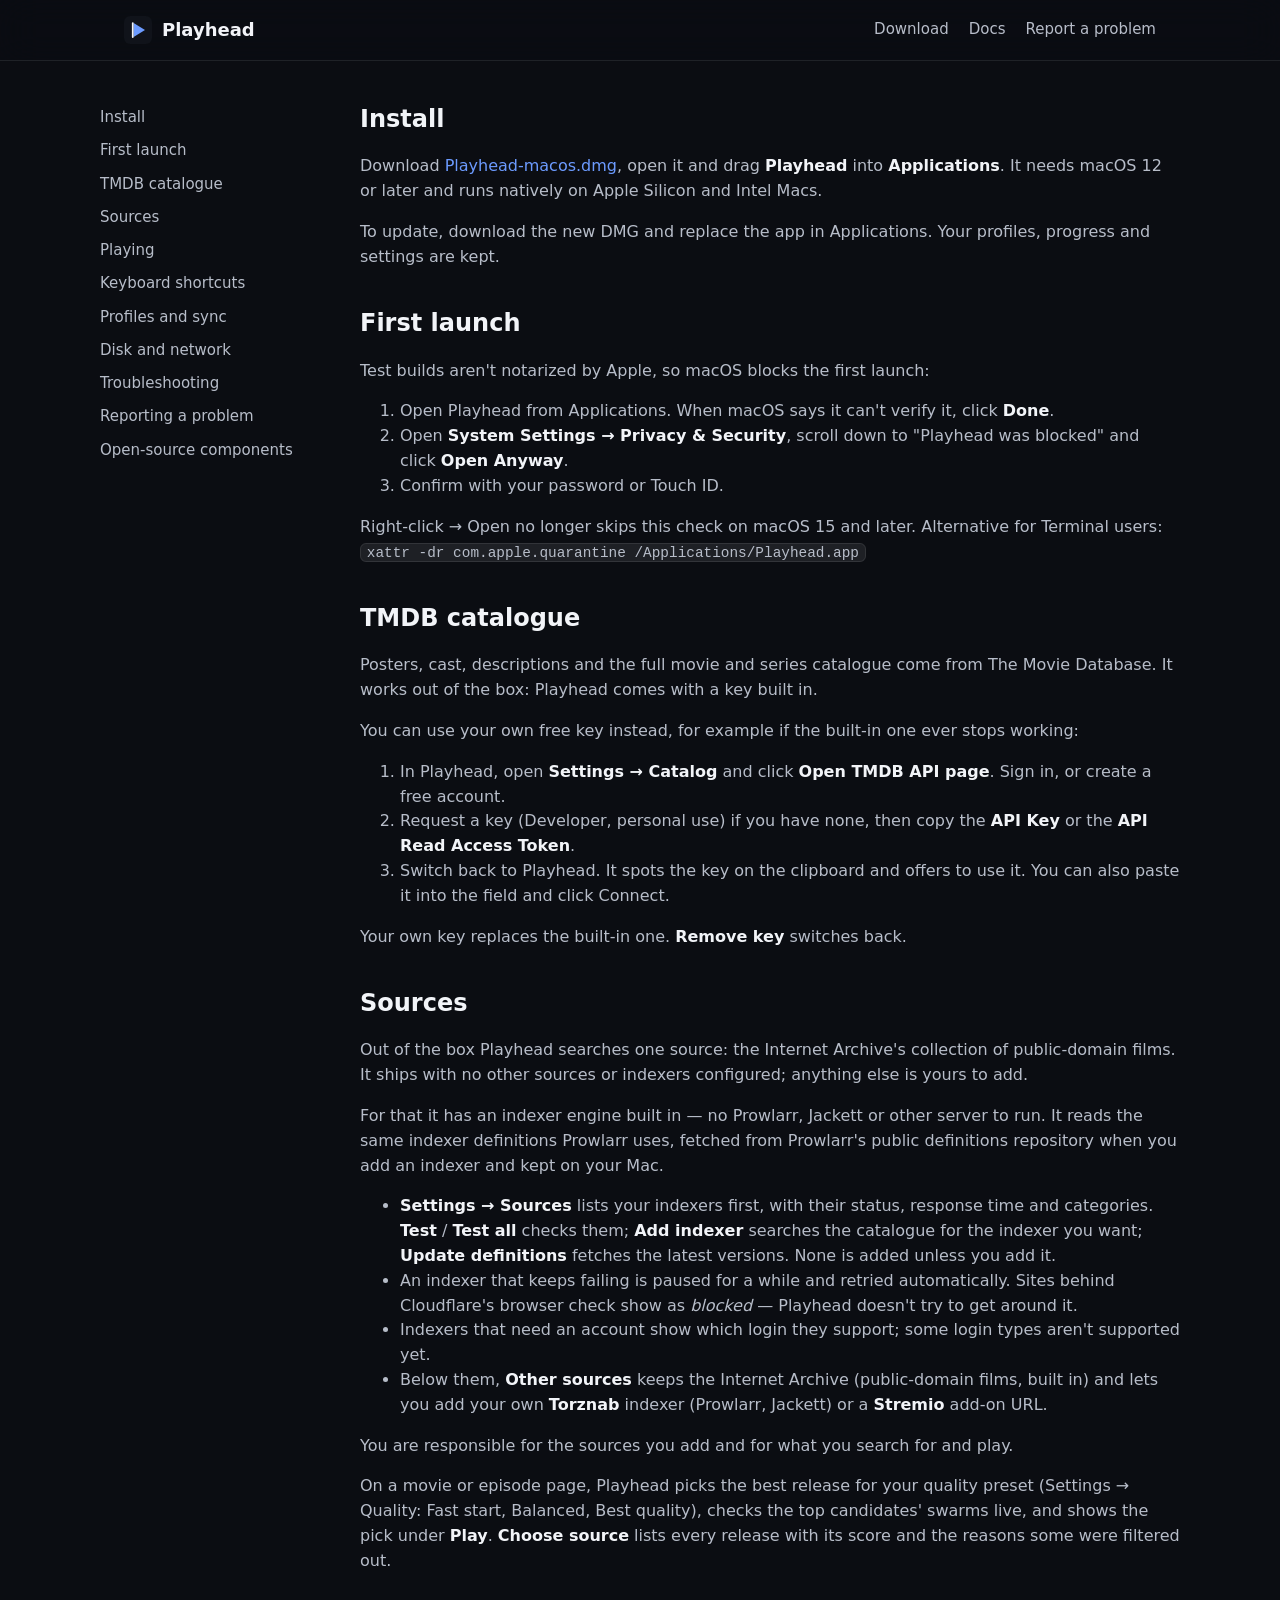
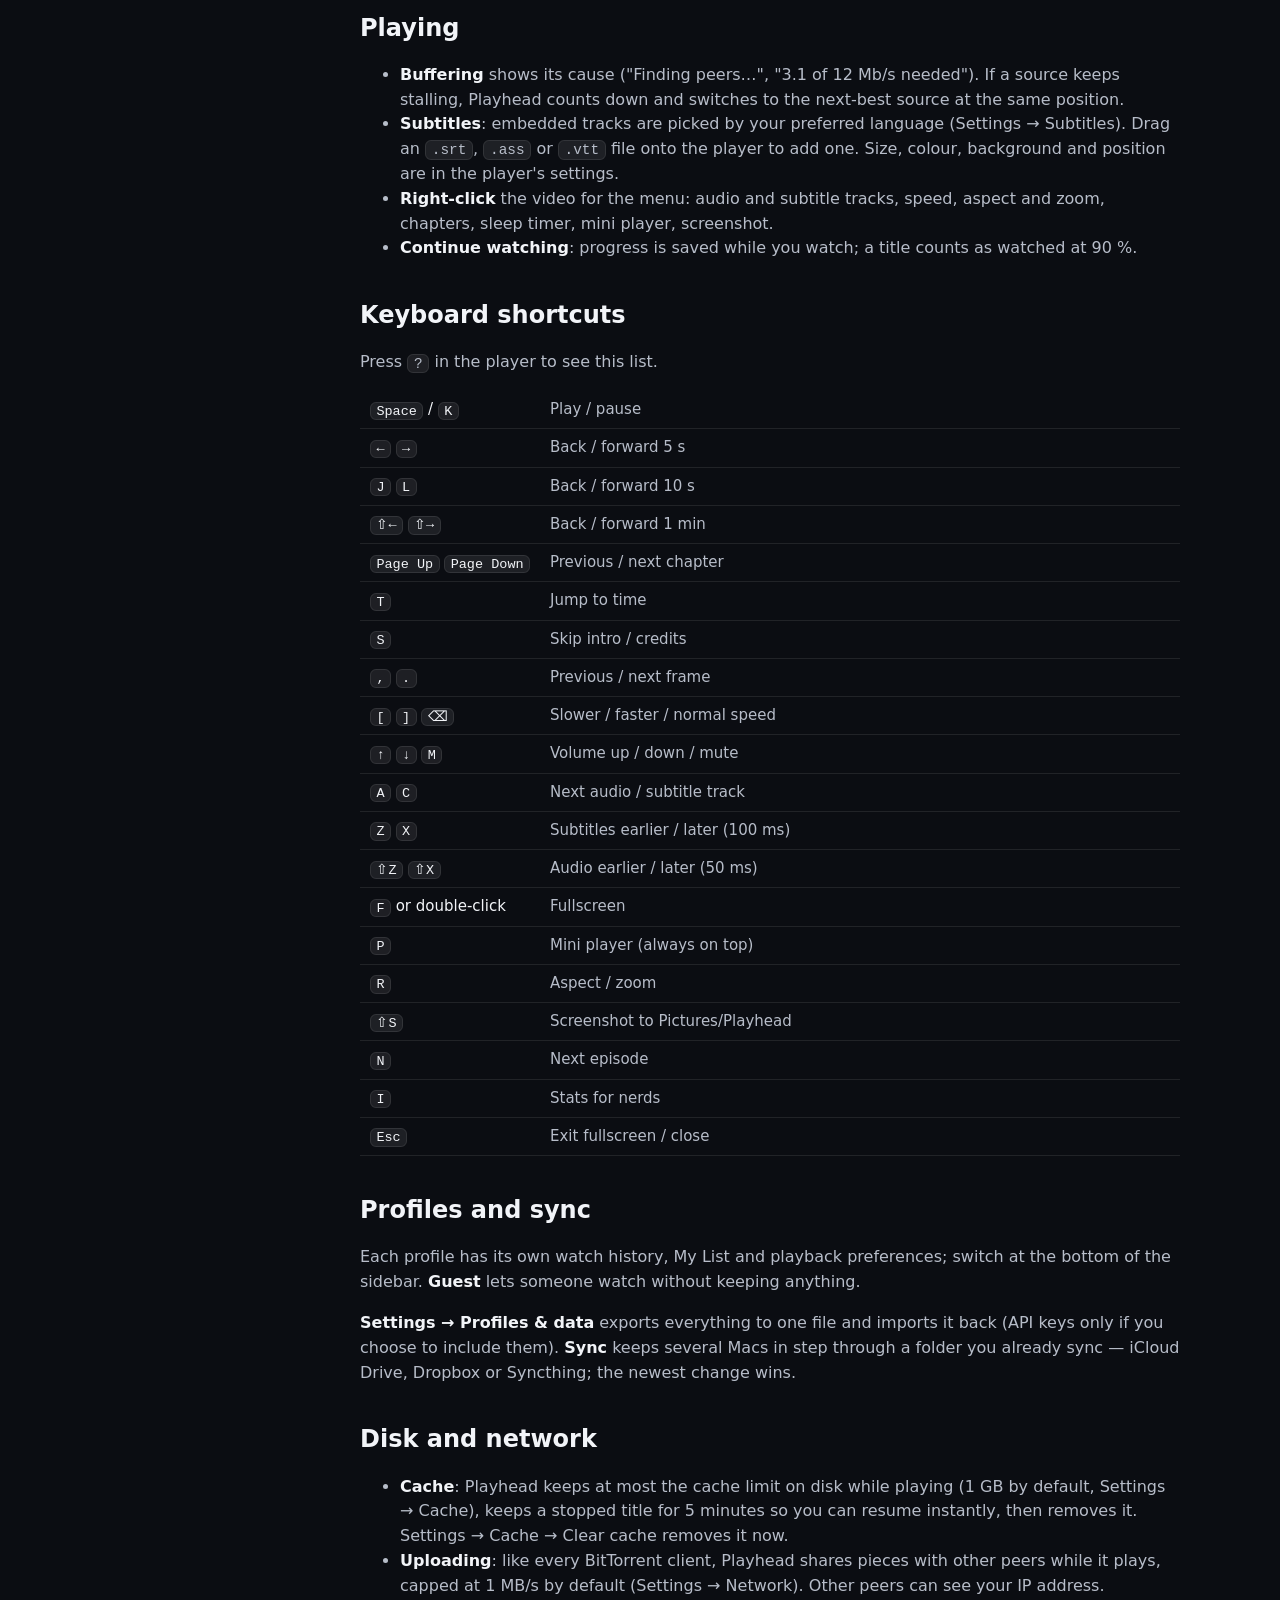
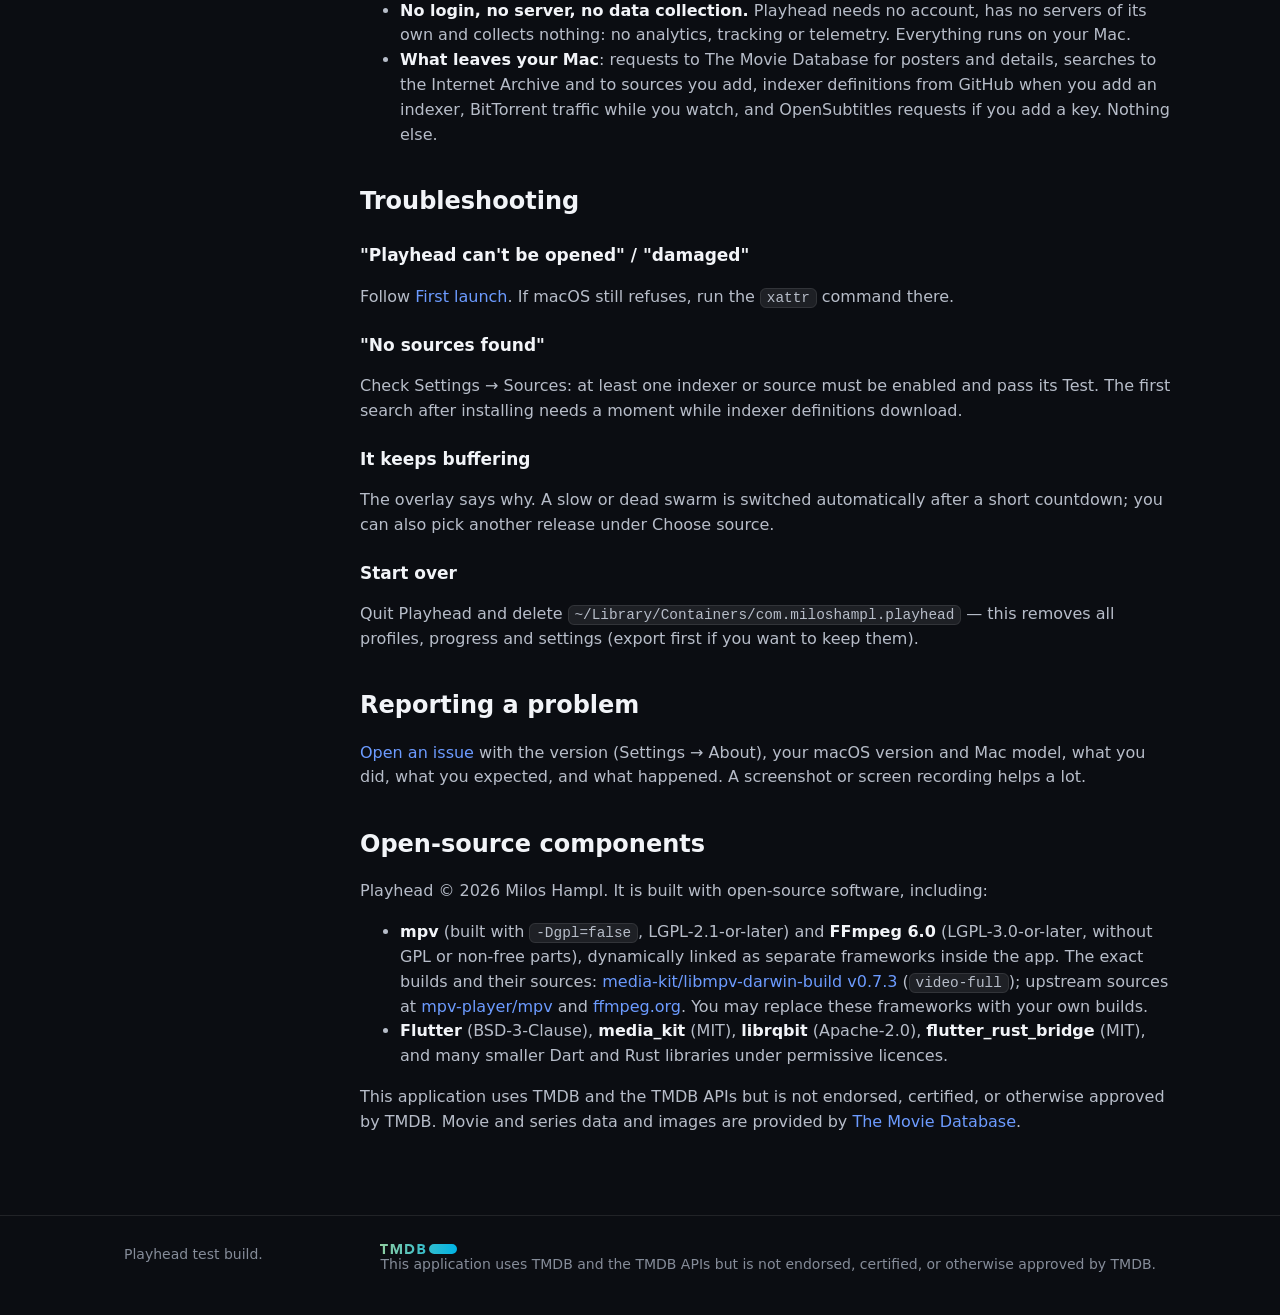
==== commit c615b727: "Site: lead with no login, no server, no data collection, edge only A pledge line under the headline " ====
--- a/docs.html
+++ b/docs.html
@@ -120,7 +120,8 @@
       <ul>
         <li><strong>Cache</strong>: Playhead keeps at most the cache limit on disk while playing (1 GB by default, Settings → Cache), keeps a stopped title for 5 minutes so you can resume instantly, then removes it. Settings → Cache → Clear cache removes it now.</li>
         <li><strong>Uploading</strong>: like every BitTorrent client, Playhead shares pieces with other peers while it plays, capped at 1 MB/s by default (Settings → Network). Other peers can see your IP address.</li>
-        <li><strong>What leaves your Mac</strong>: TMDB requests, searches to your sources, BitTorrent traffic, and OpenSubtitles requests if you add a key. No analytics or tracking.</li>
+        <li><strong>No login, no server, no data collection.</strong> Playhead needs no account, has no servers of its own and collects nothing: no analytics, tracking or telemetry. Everything runs on your Mac.</li>
+        <li><strong>What leaves your Mac</strong>: requests to The Movie Database for posters and details, searches to the Internet Archive and to sources you add, indexer definitions from GitHub when you add an indexer, BitTorrent traffic while you watch, and OpenSubtitles requests if you add a key. Nothing else.</li>
       </ul>
 
       <h2 id="troubleshooting">Troubleshooting</h2>
--- a/style.css
+++ b/style.css
@@ -49,7 +49,7 @@
 nav.links a { color: var(--text-2); }
 nav.links a:hover { color: var(--text); text-decoration: none; }
 
-.hero { padding: 72px 0 40px; }
+.hero { padding-top: 72px; padding-bottom: 40px; }
 .hero h1 { font-size: clamp(36px, 6vw, 56px); line-height: 1.05; margin: 0 0 16px; letter-spacing: -0.02em; }
 .hero p.lead { font-size: clamp(17px, 2.2vw, 20px); color: var(--text-2); max-width: 640px; margin: 0 0 28px; }
 
@@ -112,3 +112,19 @@
 footer img.tmdb { height: 12px; display: inline-block; vertical-align: middle; margin-right: 6px; }
 
 footer .tmdb img{vertical-align:middle;margin-right:6px}
+
+/* No login / no server / no data collection / edge only */
+.hero p.pledge { font-size: clamp(18px, 2.4vw, 22px); font-weight: 600; color: var(--text); margin: 0 0 14px; letter-spacing: -0.01em; }
+section.private { padding: 8px 0 48px; }
+.pillars { display: grid; grid-template-columns: repeat(auto-fit, minmax(220px, 1fr)); gap: 14px; }
+.pillar { background: var(--plane); border-radius: var(--radius); padding: 20px; }
+.pillar svg { width: 26px; height: 26px; fill: none; stroke: var(--accent); stroke-width: 1.7; stroke-linecap: round; stroke-linejoin: round; margin-bottom: 10px; }
+.pillar h3 { margin: 0 0 6px; font-size: 18px; }
+.pillar p { margin: 0; color: var(--text-2); font-size: 15px; }
+p.leaves { color: var(--text-3); font-size: 14px; margin: 16px 0 0; max-width: 820px; }
+p.leaves strong { color: var(--text-2); }
+@media (max-width: 600px) {
+  nav.links { gap: 14px; font-size: 14px; }
+  nav.links a { white-space: nowrap; }
+  nav.links a[href="#download"] { display: none; }
+}
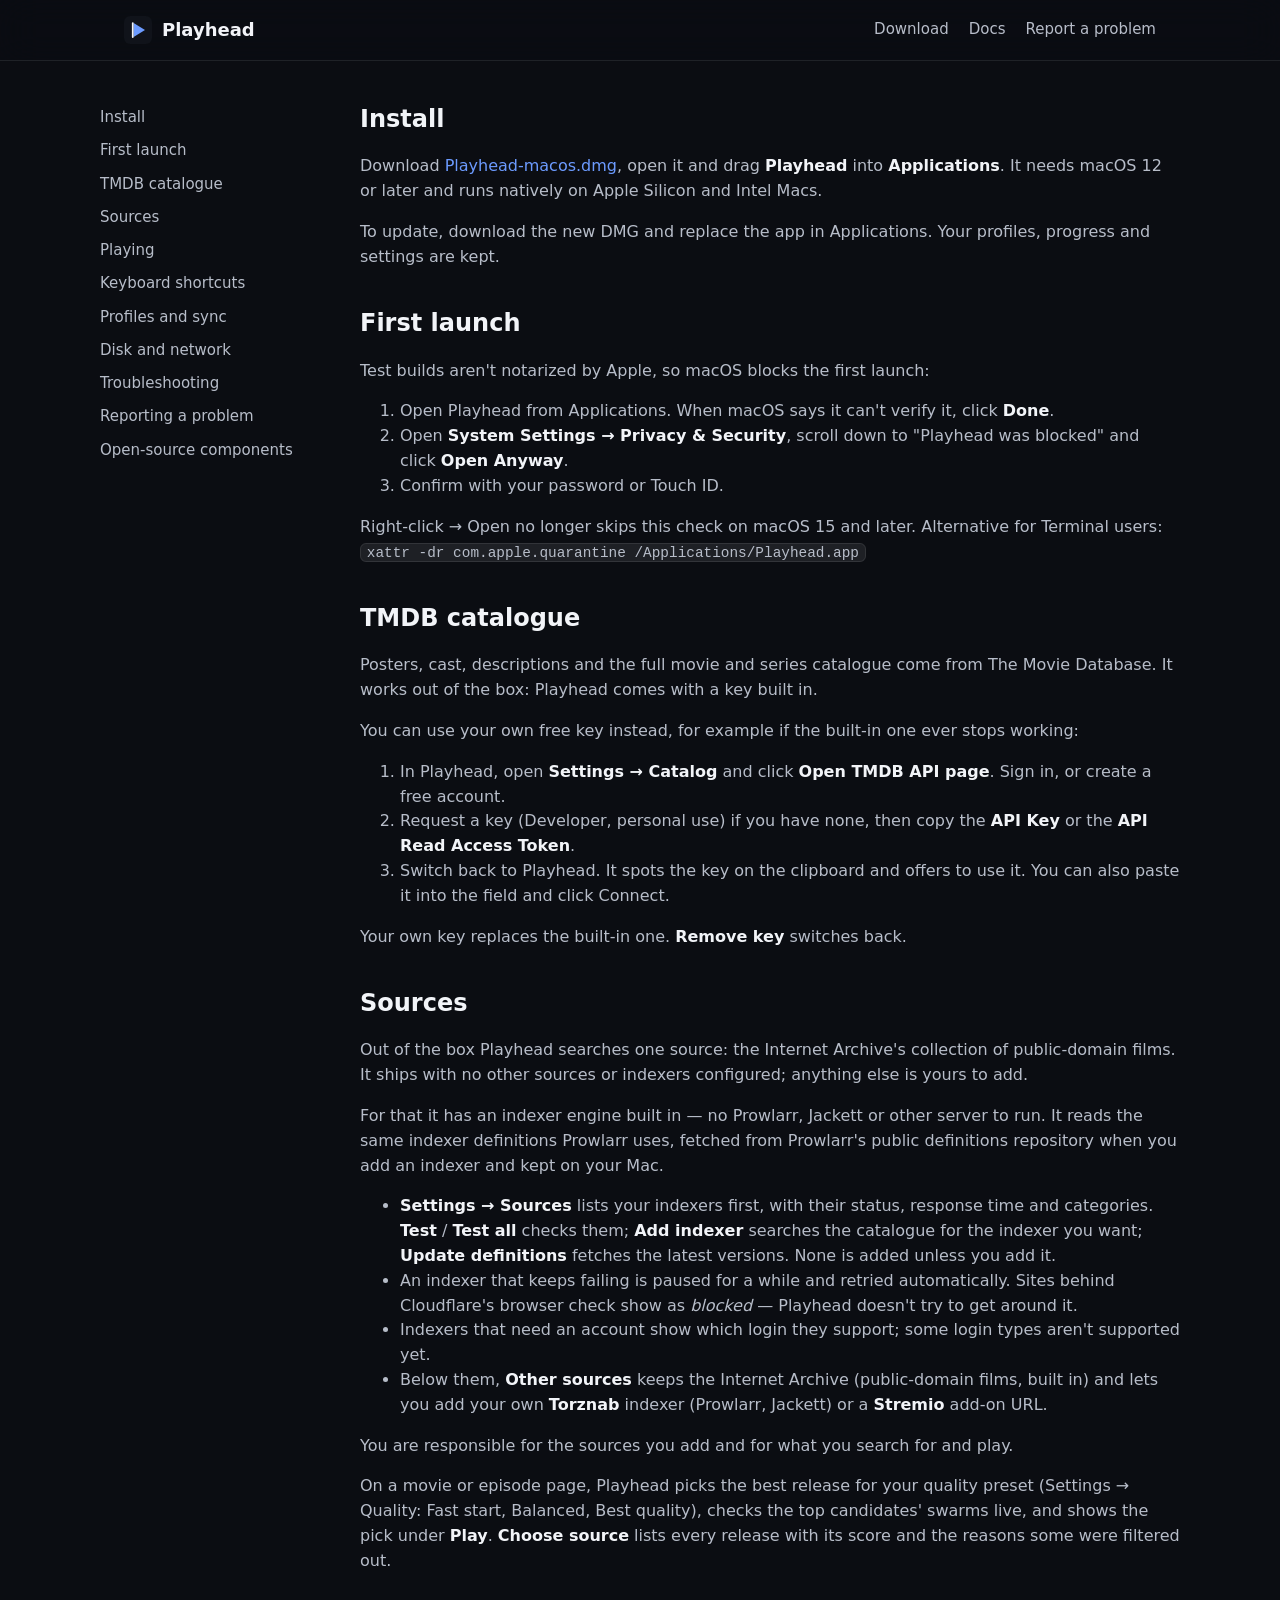
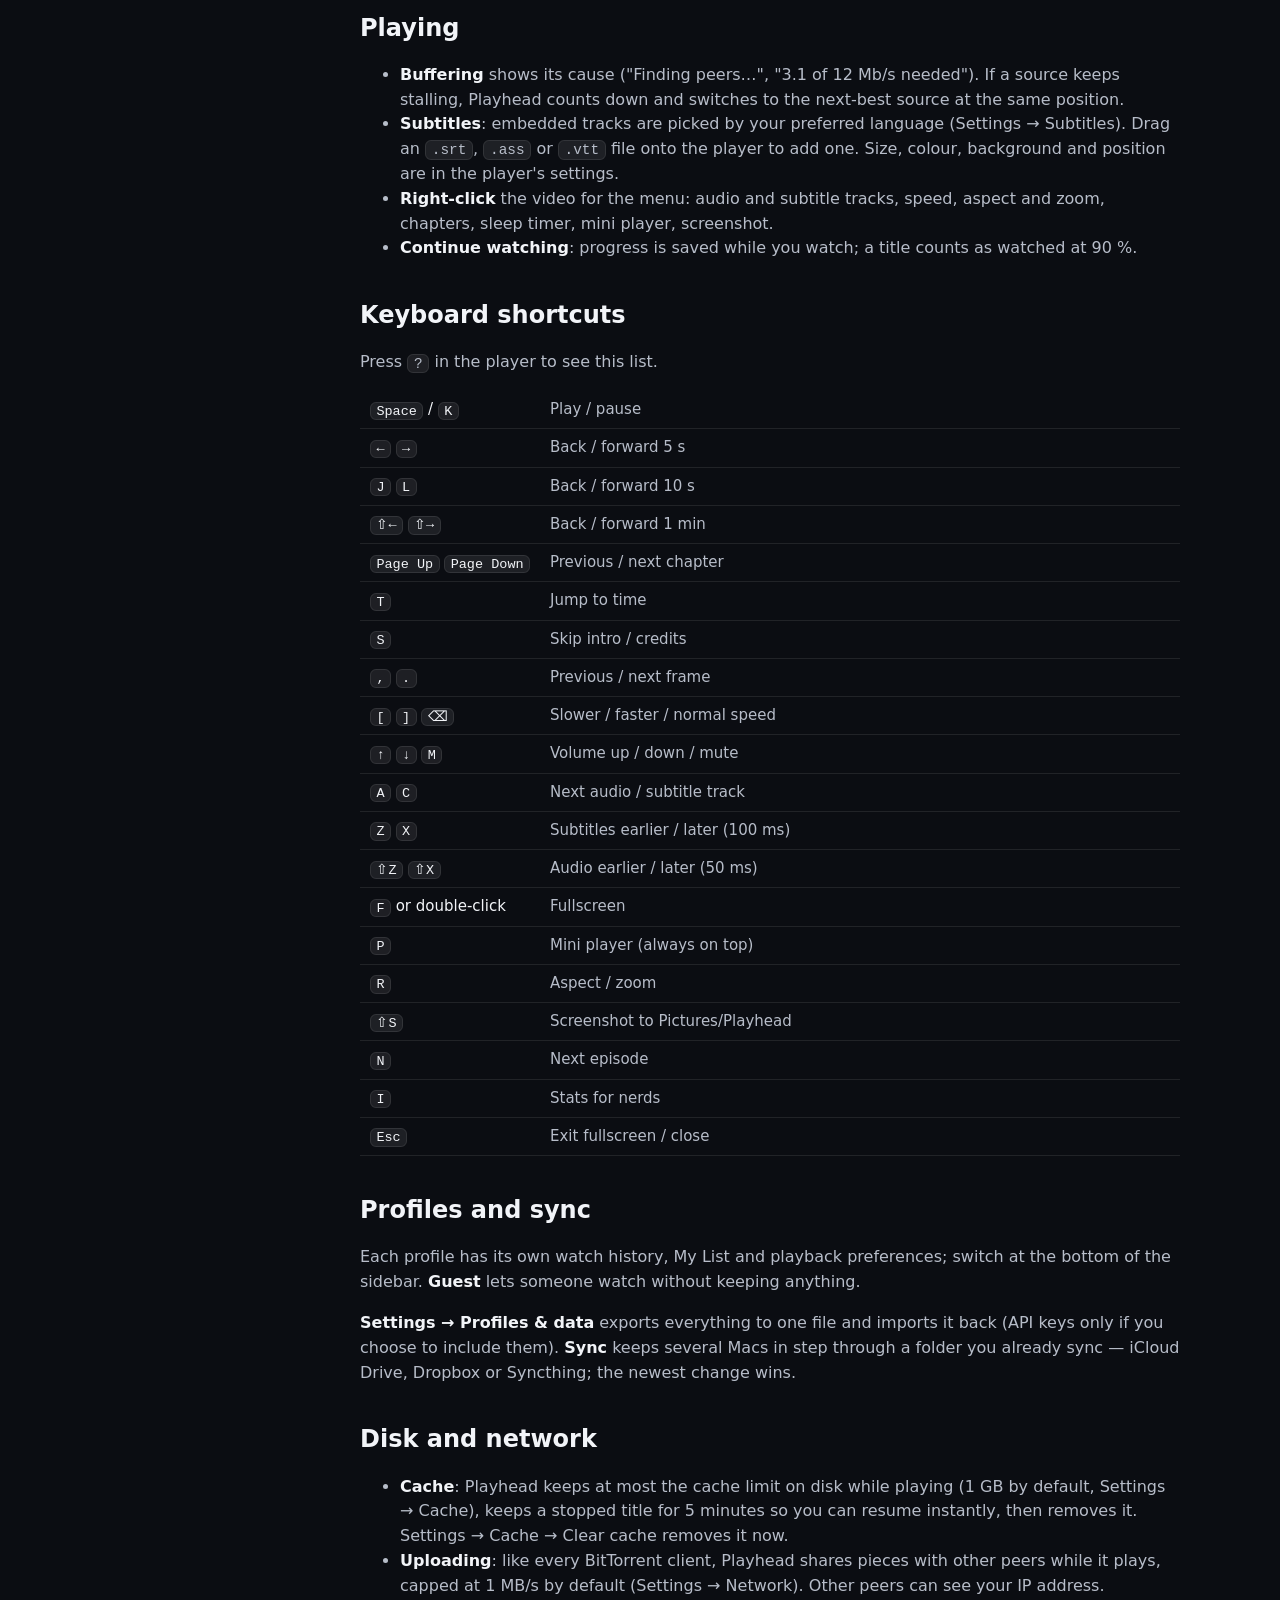
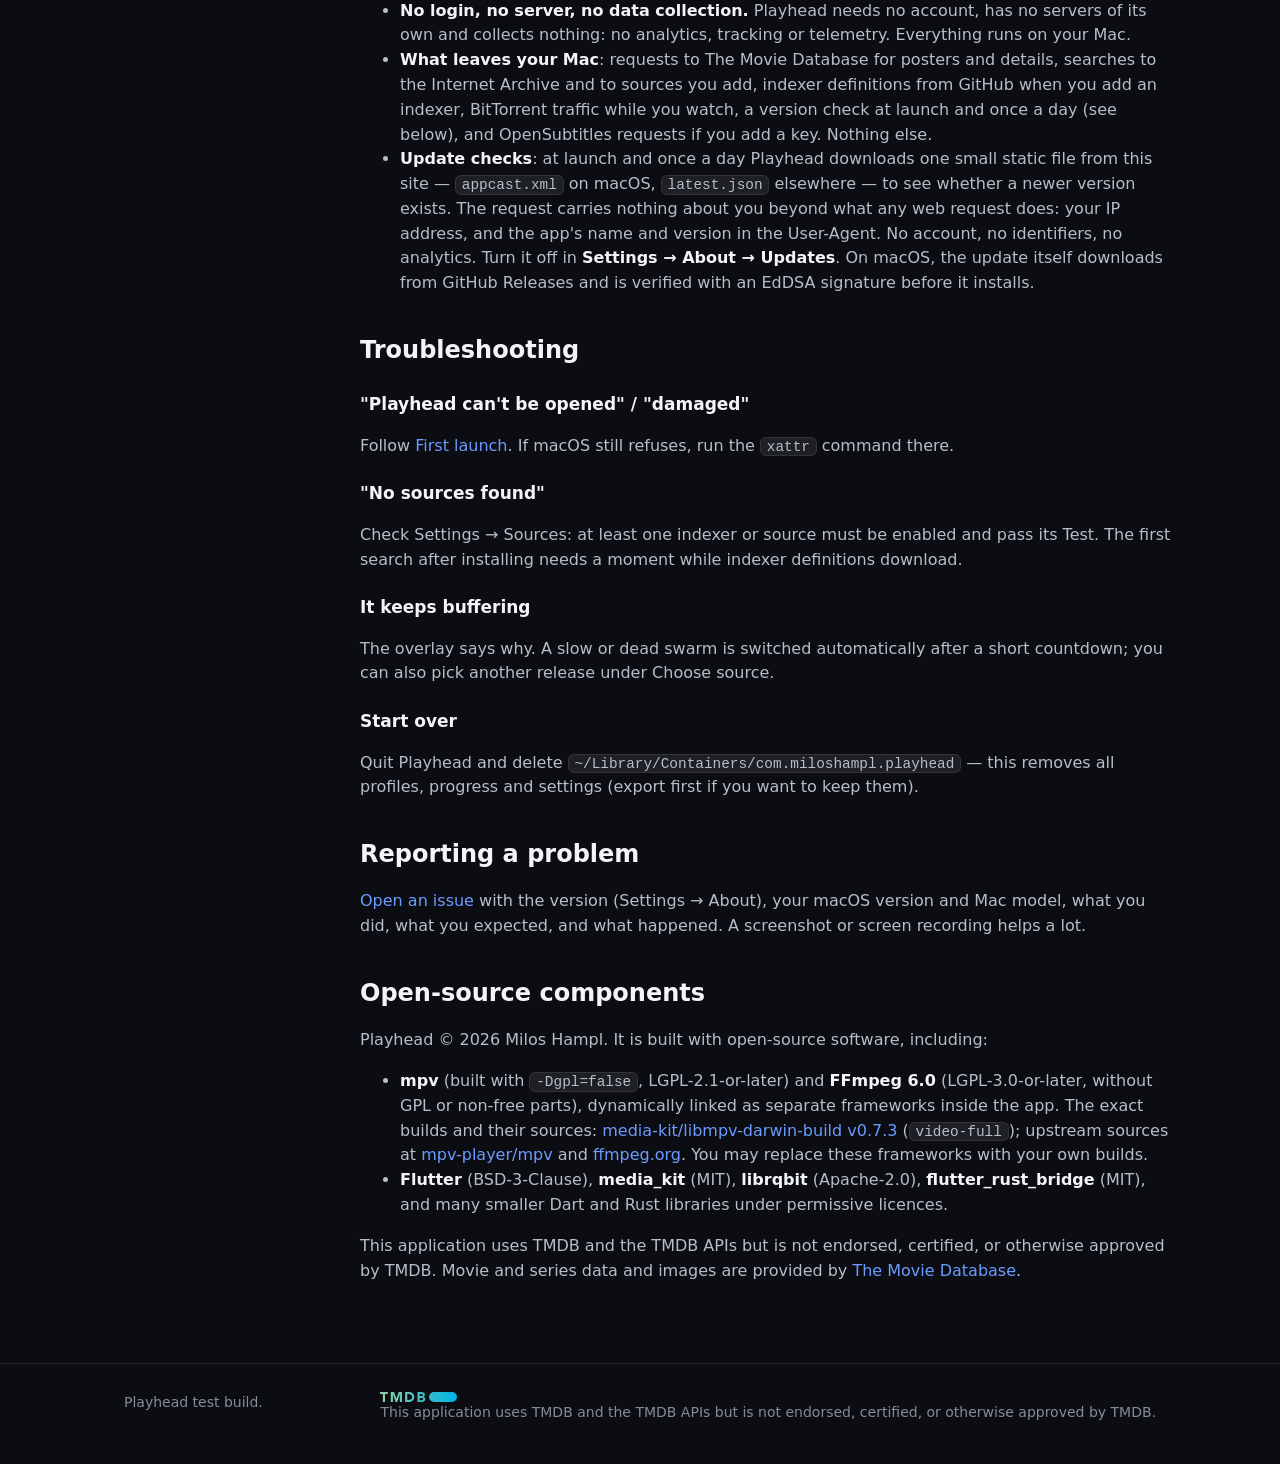
==== commit d3c7667a: "Privacy: disclose the update check (test build 4) Co-Authored-By: Claude Opus 5.5 (1M context) <nore" ====
--- a/docs.html
+++ b/docs.html
@@ -121,7 +121,8 @@
         <li><strong>Cache</strong>: Playhead keeps at most the cache limit on disk while playing (1 GB by default, Settings → Cache), keeps a stopped title for 5 minutes so you can resume instantly, then removes it. Settings → Cache → Clear cache removes it now.</li>
         <li><strong>Uploading</strong>: like every BitTorrent client, Playhead shares pieces with other peers while it plays, capped at 1 MB/s by default (Settings → Network). Other peers can see your IP address.</li>
         <li><strong>No login, no server, no data collection.</strong> Playhead needs no account, has no servers of its own and collects nothing: no analytics, tracking or telemetry. Everything runs on your Mac.</li>
-        <li><strong>What leaves your Mac</strong>: requests to The Movie Database for posters and details, searches to the Internet Archive and to sources you add, indexer definitions from GitHub when you add an indexer, BitTorrent traffic while you watch, and OpenSubtitles requests if you add a key. Nothing else.</li>
+        <li><strong>What leaves your Mac</strong>: requests to The Movie Database for posters and details, searches to the Internet Archive and to sources you add, indexer definitions from GitHub when you add an indexer, BitTorrent traffic while you watch, a version check at launch and once a day (see below), and OpenSubtitles requests if you add a key. Nothing else.</li>
+        <li><strong>Update checks</strong>: at launch and once a day Playhead downloads one small static file from this site — <code>appcast.xml</code> on macOS, <code>latest.json</code> elsewhere — to see whether a newer version exists. The request carries nothing about you beyond what any web request does: your IP address, and the app's name and version in the User-Agent. No account, no identifiers, no analytics. Turn it off in <strong>Settings → About → Updates</strong>. On macOS, the update itself downloads from GitHub Releases and is verified with an EdDSA signature before it installs.</li>
       </ul>
 
       <h2 id="troubleshooting">Troubleshooting</h2>
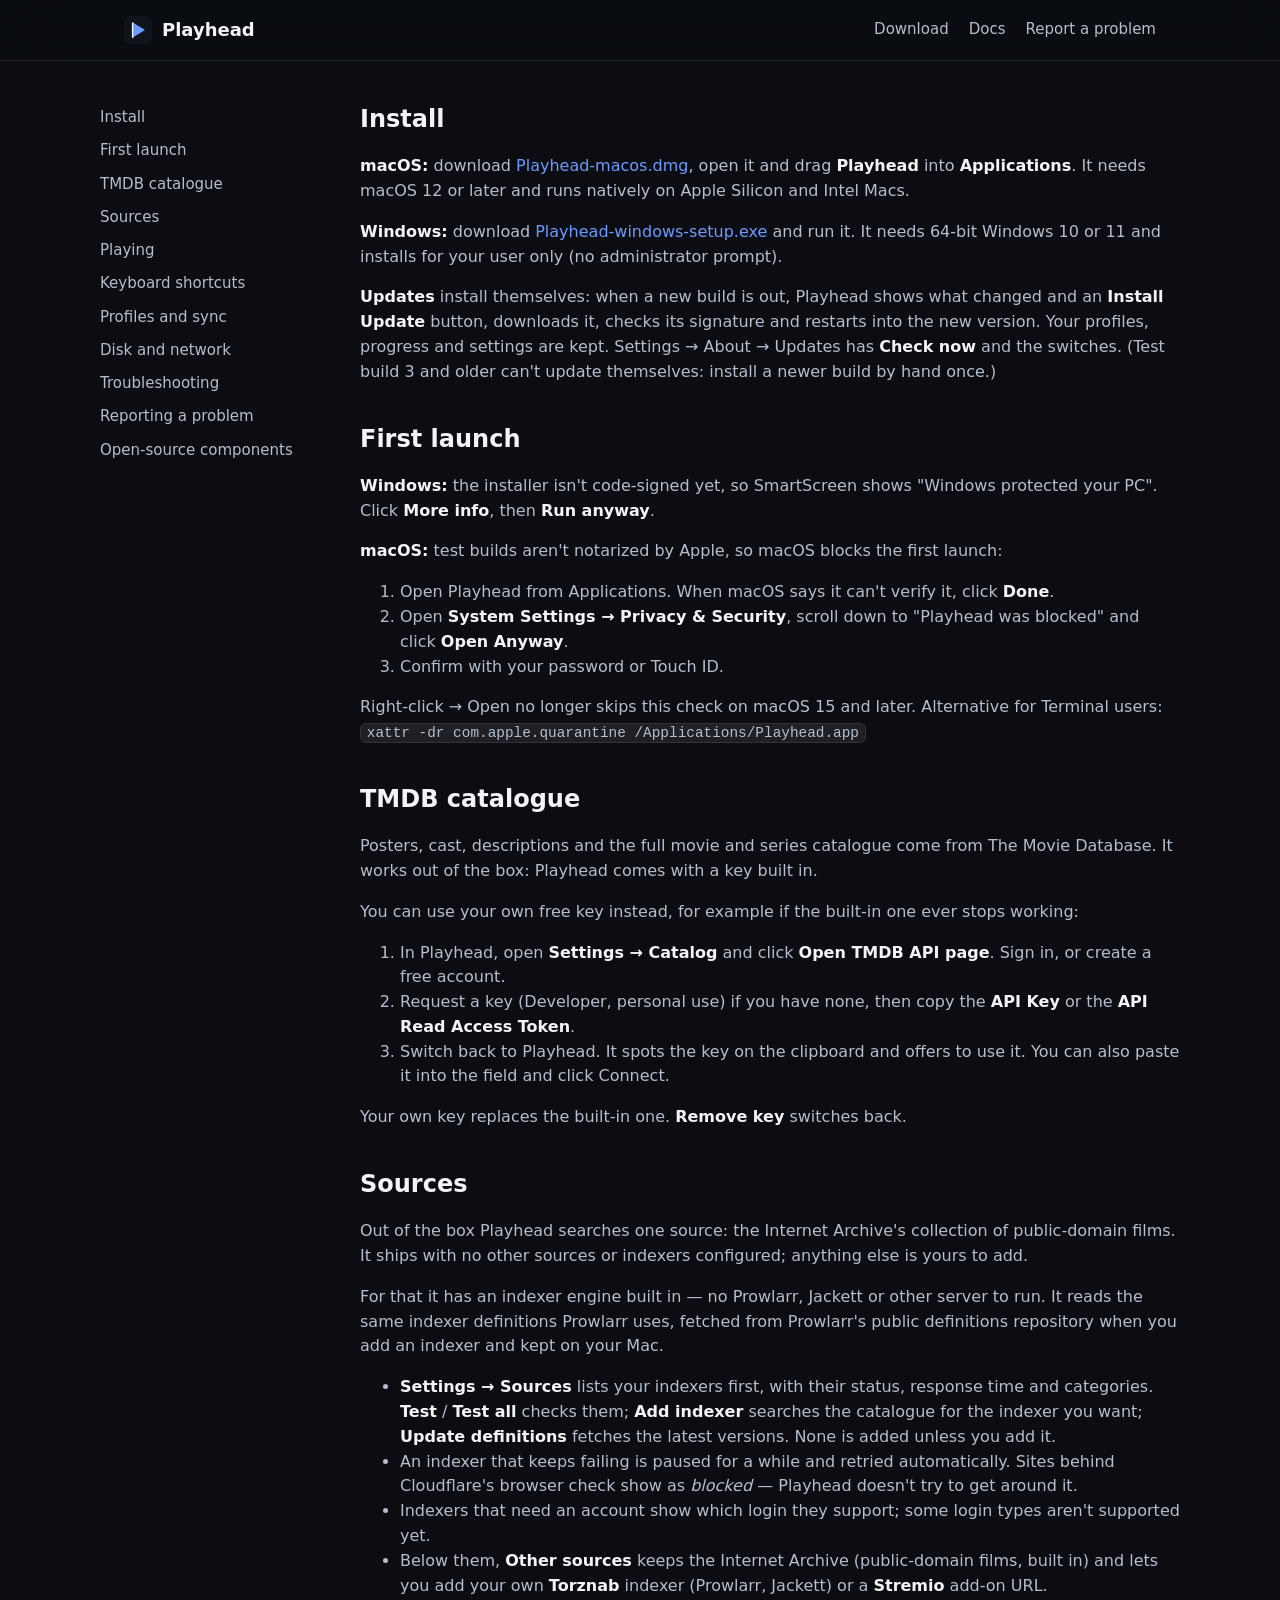
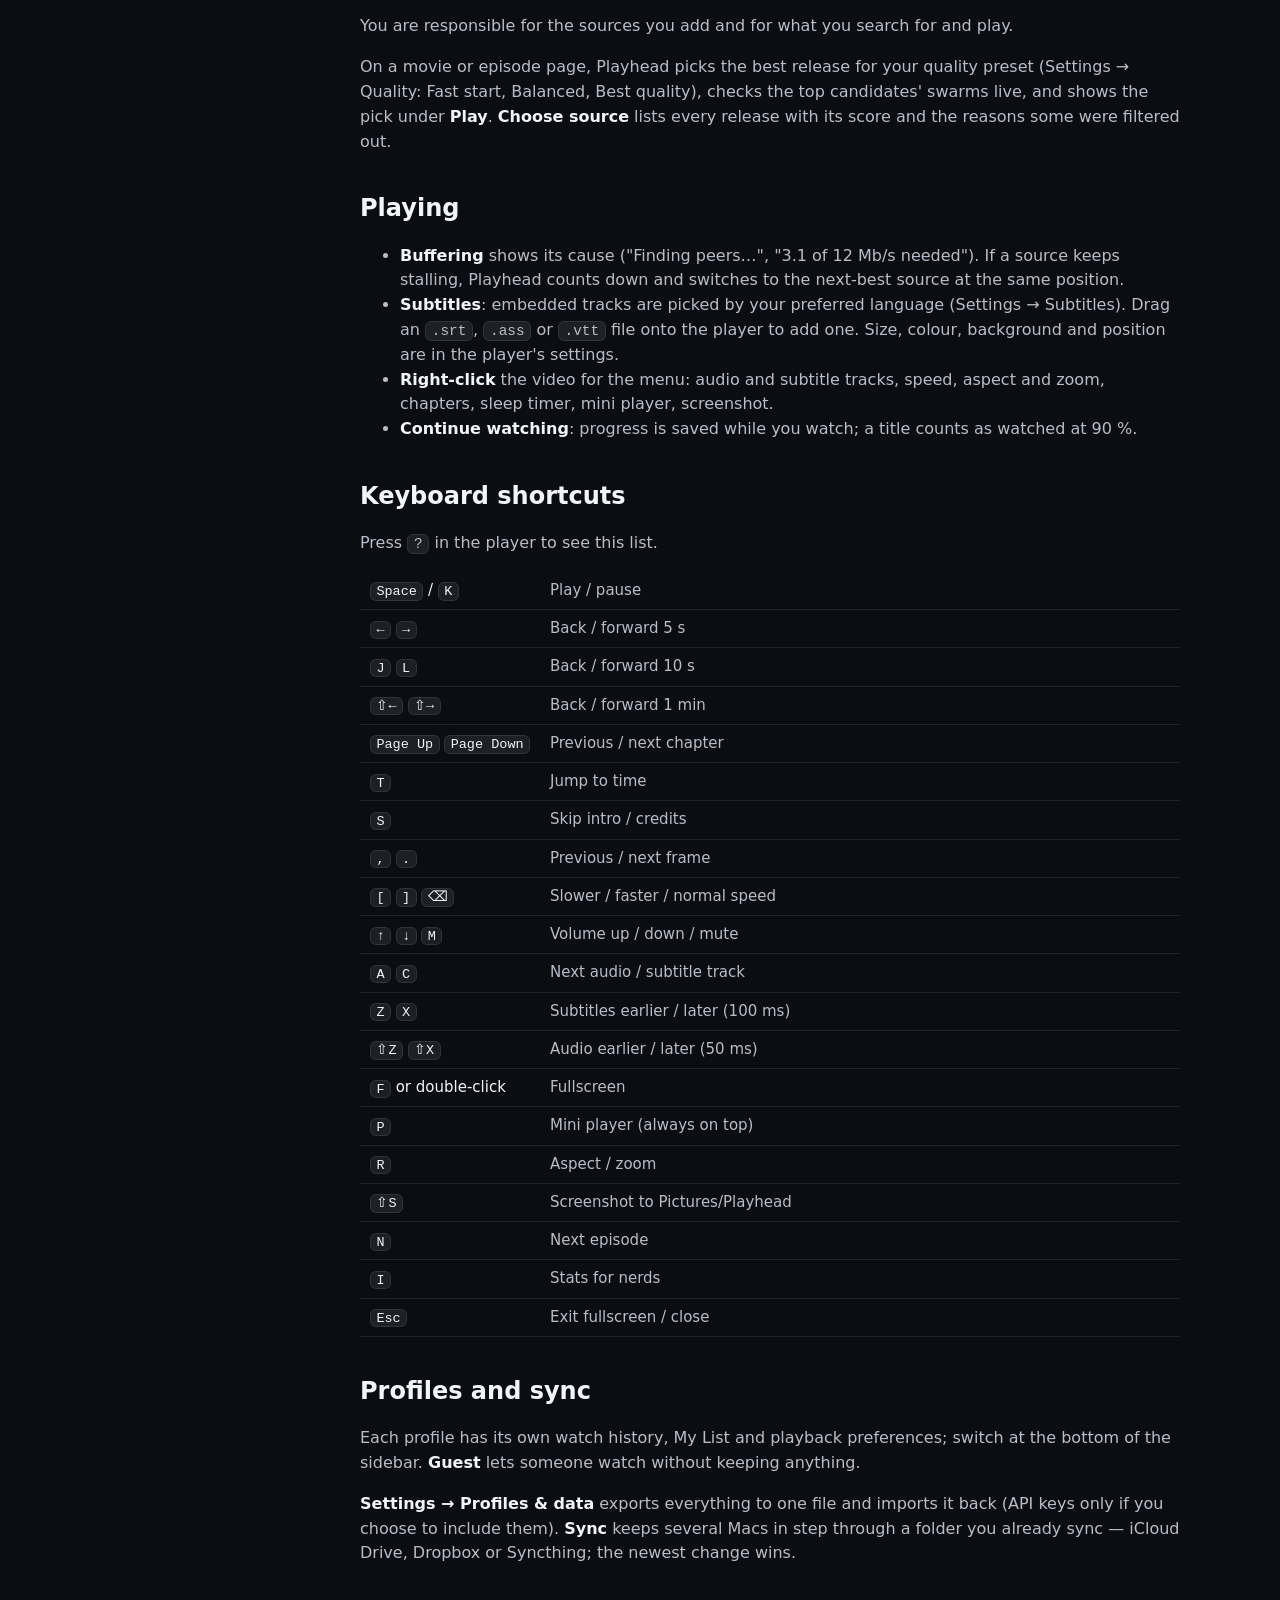
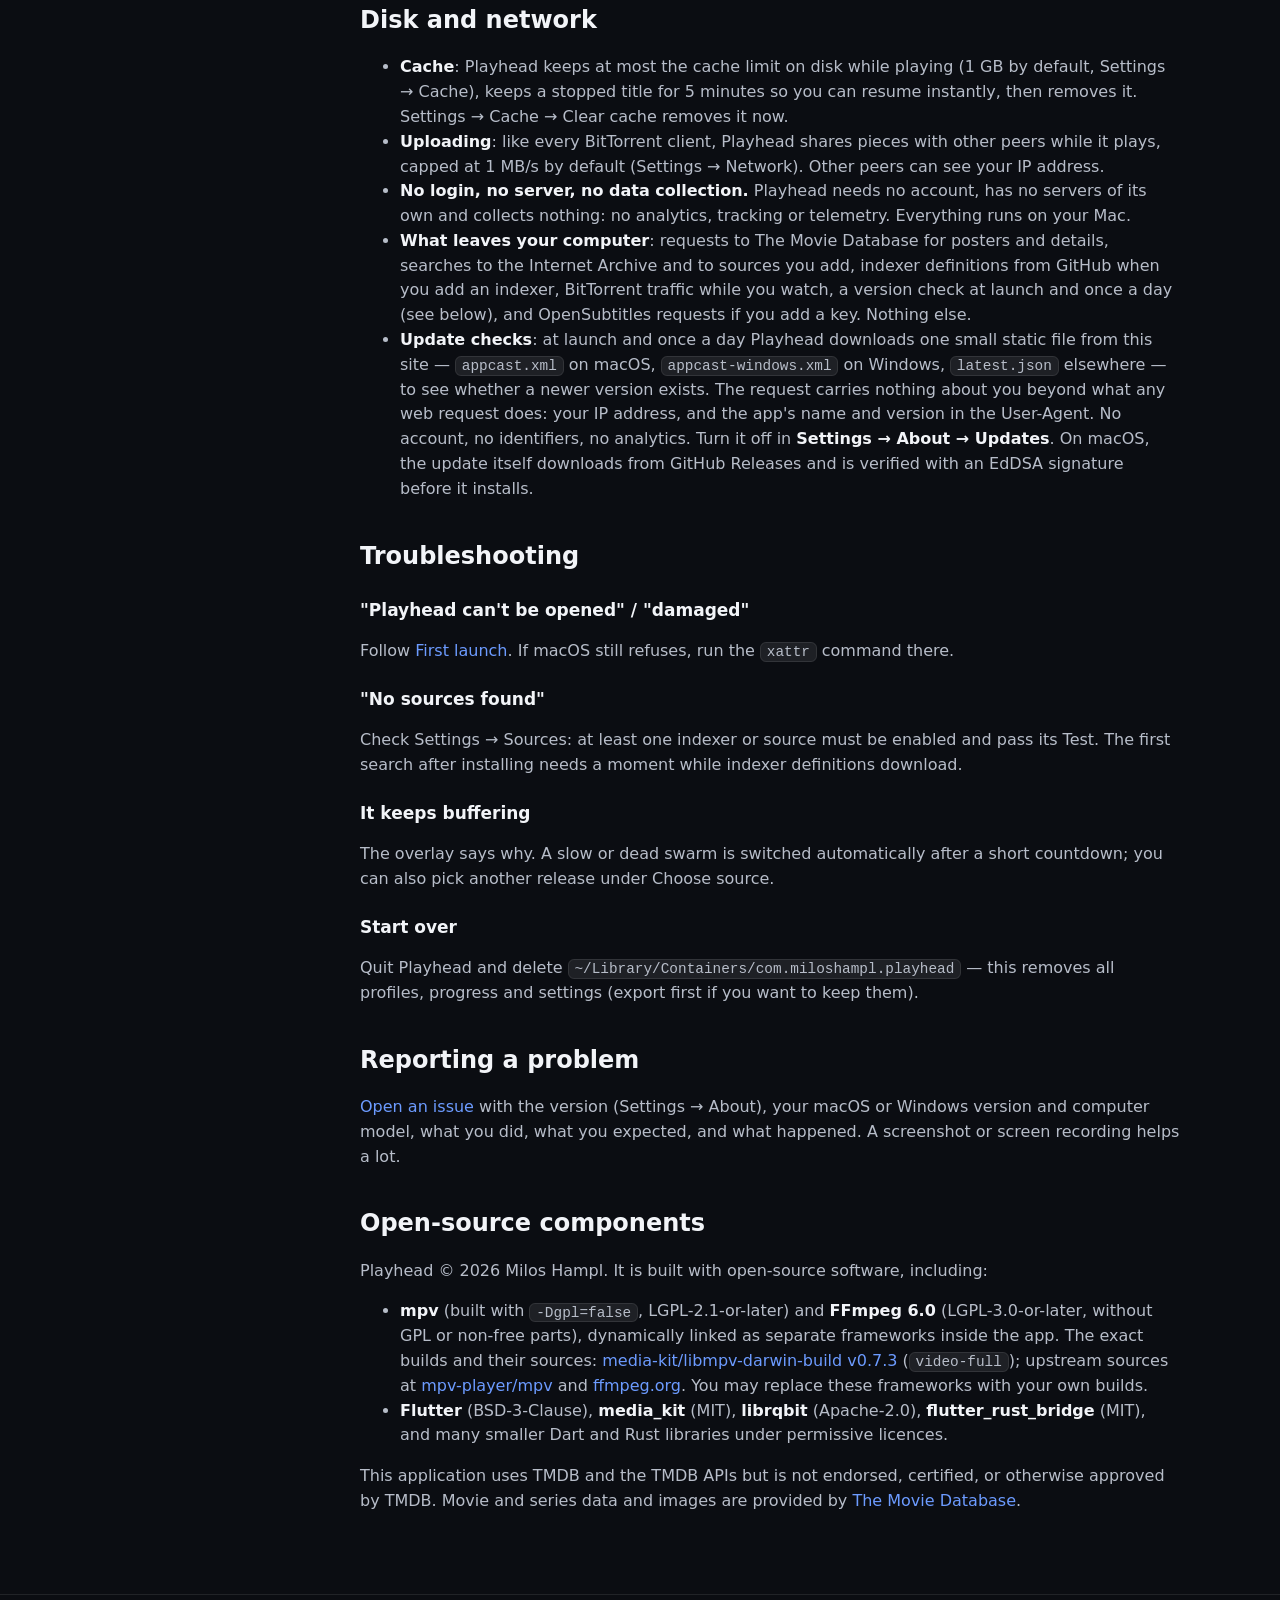
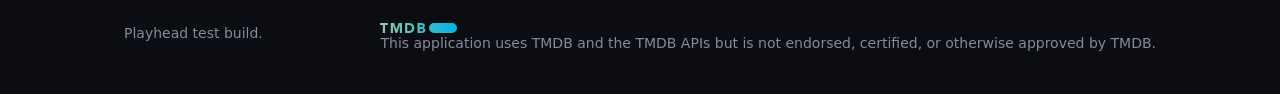
==== commit 74d14790: "Windows: download, install steps and update feed (test build 5) Co-Authored-By: Claude Opus 5.5 (1M " ====
--- a/docs.html
+++ b/docs.html
@@ -37,12 +37,17 @@
 
     <article>
       <h2 id="install">Install</h2>
-      <p>Download <a href="https://github.com/MilosHampl/playhead-releases/releases/latest/download/Playhead-macos.dmg">Playhead-macos.dmg</a>,
+      <p><strong>macOS:</strong> download <a href="https://github.com/MilosHampl/playhead-releases/releases/latest/download/Playhead-macos.dmg">Playhead-macos.dmg</a>,
         open it and drag <strong>Playhead</strong> into <strong>Applications</strong>. It needs macOS 12 or later and runs natively on Apple Silicon and Intel Macs.</p>
-      <p>To update, download the new DMG and replace the app in Applications. Your profiles, progress and settings are kept.</p>
+      <p><strong>Windows:</strong> download <a href="https://github.com/MilosHampl/playhead-releases/releases/latest/download/Playhead-windows-setup.exe">Playhead-windows-setup.exe</a>
+        and run it. It needs 64-bit Windows 10 or 11 and installs for your user only (no administrator prompt).</p>
+      <p><strong>Updates</strong> install themselves: when a new build is out, Playhead shows what changed and an <strong>Install Update</strong> button,
+        downloads it, checks its signature and restarts into the new version. Your profiles, progress and settings are kept.
+        Settings → About → Updates has <strong>Check now</strong> and the switches. (Test build 3 and older can't update themselves: install a newer build by hand once.)</p>
 
       <h2 id="first-launch">First launch</h2>
-      <p>Test builds aren't notarized by Apple, so macOS blocks the first launch:</p>
+      <p><strong>Windows:</strong> the installer isn't code-signed yet, so SmartScreen shows "Windows protected your PC". Click <strong>More info</strong>, then <strong>Run anyway</strong>.</p>
+      <p><strong>macOS:</strong> test builds aren't notarized by Apple, so macOS blocks the first launch:</p>
       <ol>
         <li>Open Playhead from Applications. When macOS says it can't verify it, click <strong>Done</strong>.</li>
         <li>Open <strong>System Settings → Privacy &amp; Security</strong>, scroll down to "Playhead was blocked" and click <strong>Open Anyway</strong>.</li>
@@ -121,8 +126,8 @@
         <li><strong>Cache</strong>: Playhead keeps at most the cache limit on disk while playing (1 GB by default, Settings → Cache), keeps a stopped title for 5 minutes so you can resume instantly, then removes it. Settings → Cache → Clear cache removes it now.</li>
         <li><strong>Uploading</strong>: like every BitTorrent client, Playhead shares pieces with other peers while it plays, capped at 1 MB/s by default (Settings → Network). Other peers can see your IP address.</li>
         <li><strong>No login, no server, no data collection.</strong> Playhead needs no account, has no servers of its own and collects nothing: no analytics, tracking or telemetry. Everything runs on your Mac.</li>
-        <li><strong>What leaves your Mac</strong>: requests to The Movie Database for posters and details, searches to the Internet Archive and to sources you add, indexer definitions from GitHub when you add an indexer, BitTorrent traffic while you watch, a version check at launch and once a day (see below), and OpenSubtitles requests if you add a key. Nothing else.</li>
-        <li><strong>Update checks</strong>: at launch and once a day Playhead downloads one small static file from this site — <code>appcast.xml</code> on macOS, <code>latest.json</code> elsewhere — to see whether a newer version exists. The request carries nothing about you beyond what any web request does: your IP address, and the app's name and version in the User-Agent. No account, no identifiers, no analytics. Turn it off in <strong>Settings → About → Updates</strong>. On macOS, the update itself downloads from GitHub Releases and is verified with an EdDSA signature before it installs.</li>
+        <li><strong>What leaves your computer</strong>: requests to The Movie Database for posters and details, searches to the Internet Archive and to sources you add, indexer definitions from GitHub when you add an indexer, BitTorrent traffic while you watch, a version check at launch and once a day (see below), and OpenSubtitles requests if you add a key. Nothing else.</li>
+        <li><strong>Update checks</strong>: at launch and once a day Playhead downloads one small static file from this site — <code>appcast.xml</code> on macOS, <code>appcast-windows.xml</code> on Windows, <code>latest.json</code> elsewhere — to see whether a newer version exists. The request carries nothing about you beyond what any web request does: your IP address, and the app's name and version in the User-Agent. No account, no identifiers, no analytics. Turn it off in <strong>Settings → About → Updates</strong>. On macOS, the update itself downloads from GitHub Releases and is verified with an EdDSA signature before it installs.</li>
       </ul>
 
       <h2 id="troubleshooting">Troubleshooting</h2>
@@ -136,7 +141,7 @@
       <p>Quit Playhead and delete <code>~/Library/Containers/com.miloshampl.playhead</code> — this removes all profiles, progress and settings (export first if you want to keep them).</p>
 
       <h2 id="report">Reporting a problem</h2>
-      <p><a href="https://github.com/MilosHampl/playhead-releases/issues/new/choose">Open an issue</a> with the version (Settings → About), your macOS version and Mac model,
+      <p><a href="https://github.com/MilosHampl/playhead-releases/issues/new/choose">Open an issue</a> with the version (Settings → About), your macOS or Windows version and computer model,
         what you did, what you expected, and what happened. A screenshot or screen recording helps a lot.</p>
 
       <h2 id="licences">Open-source components</h2>
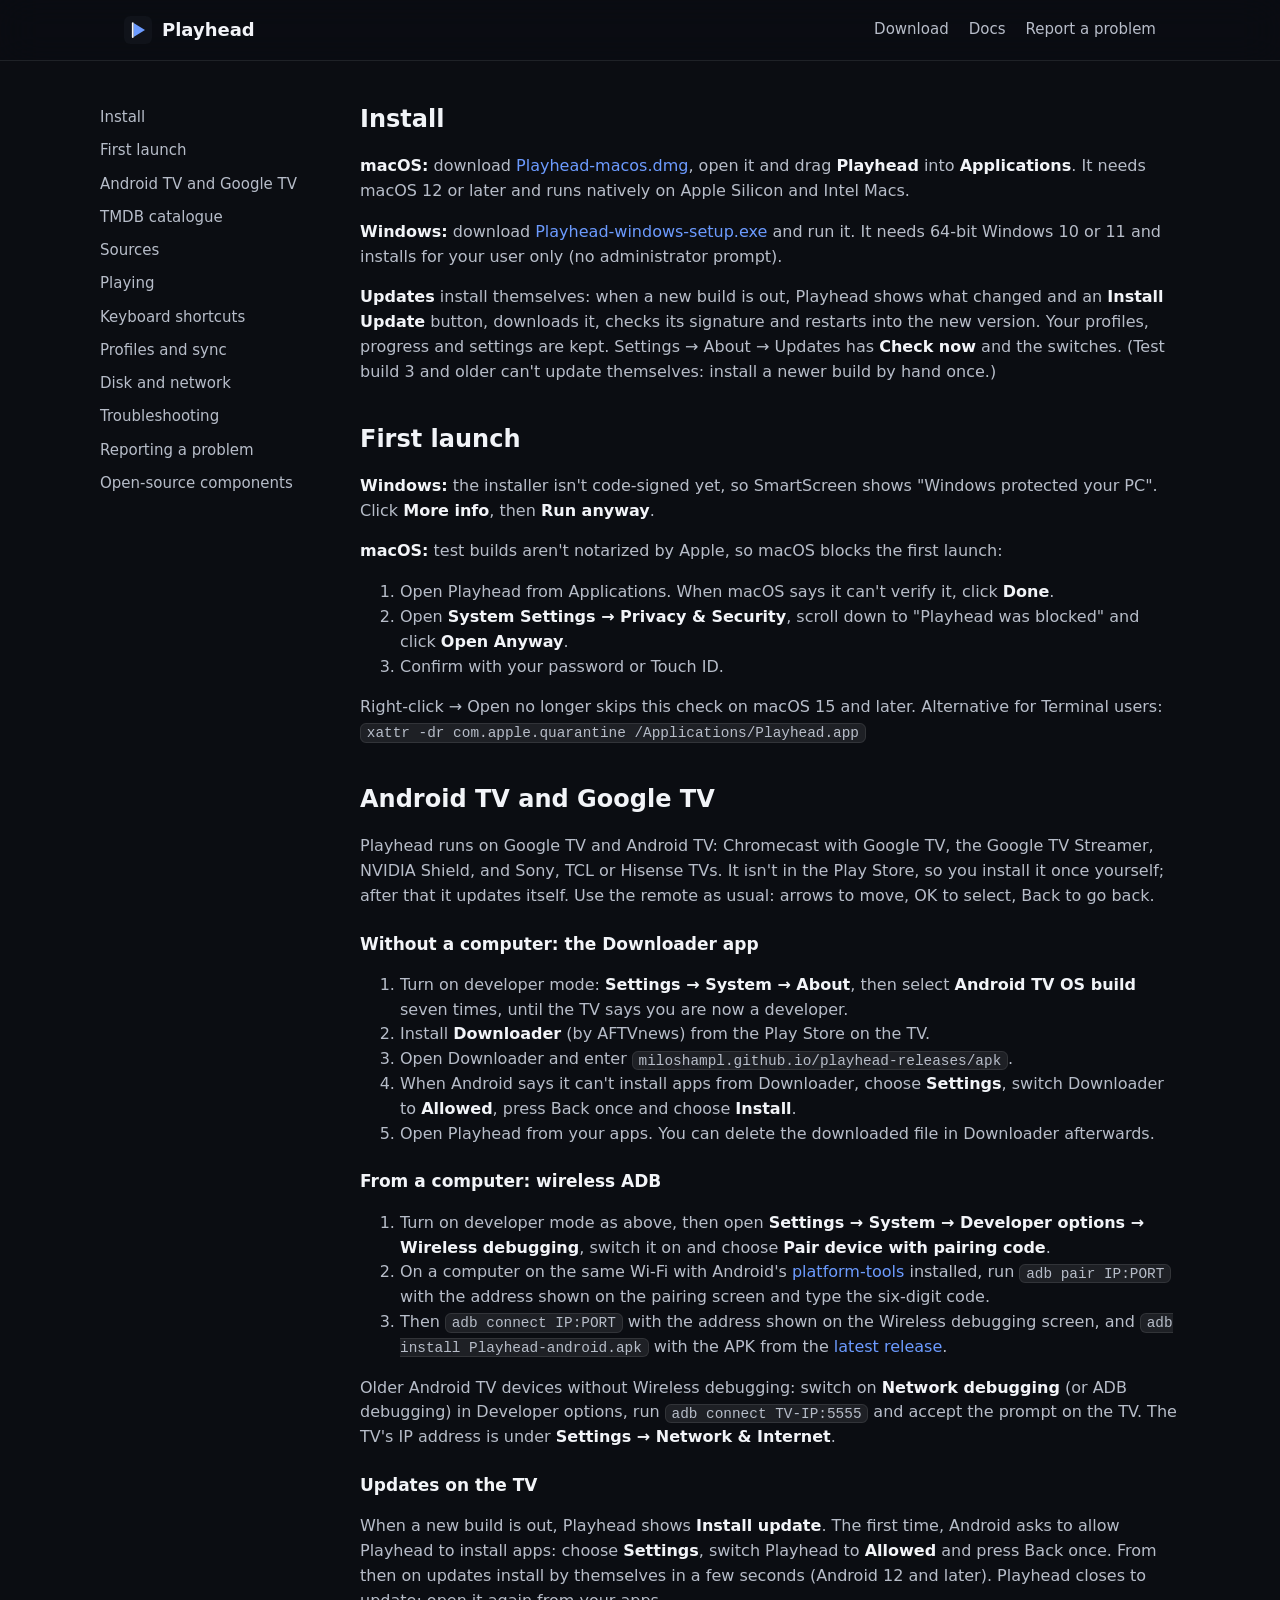
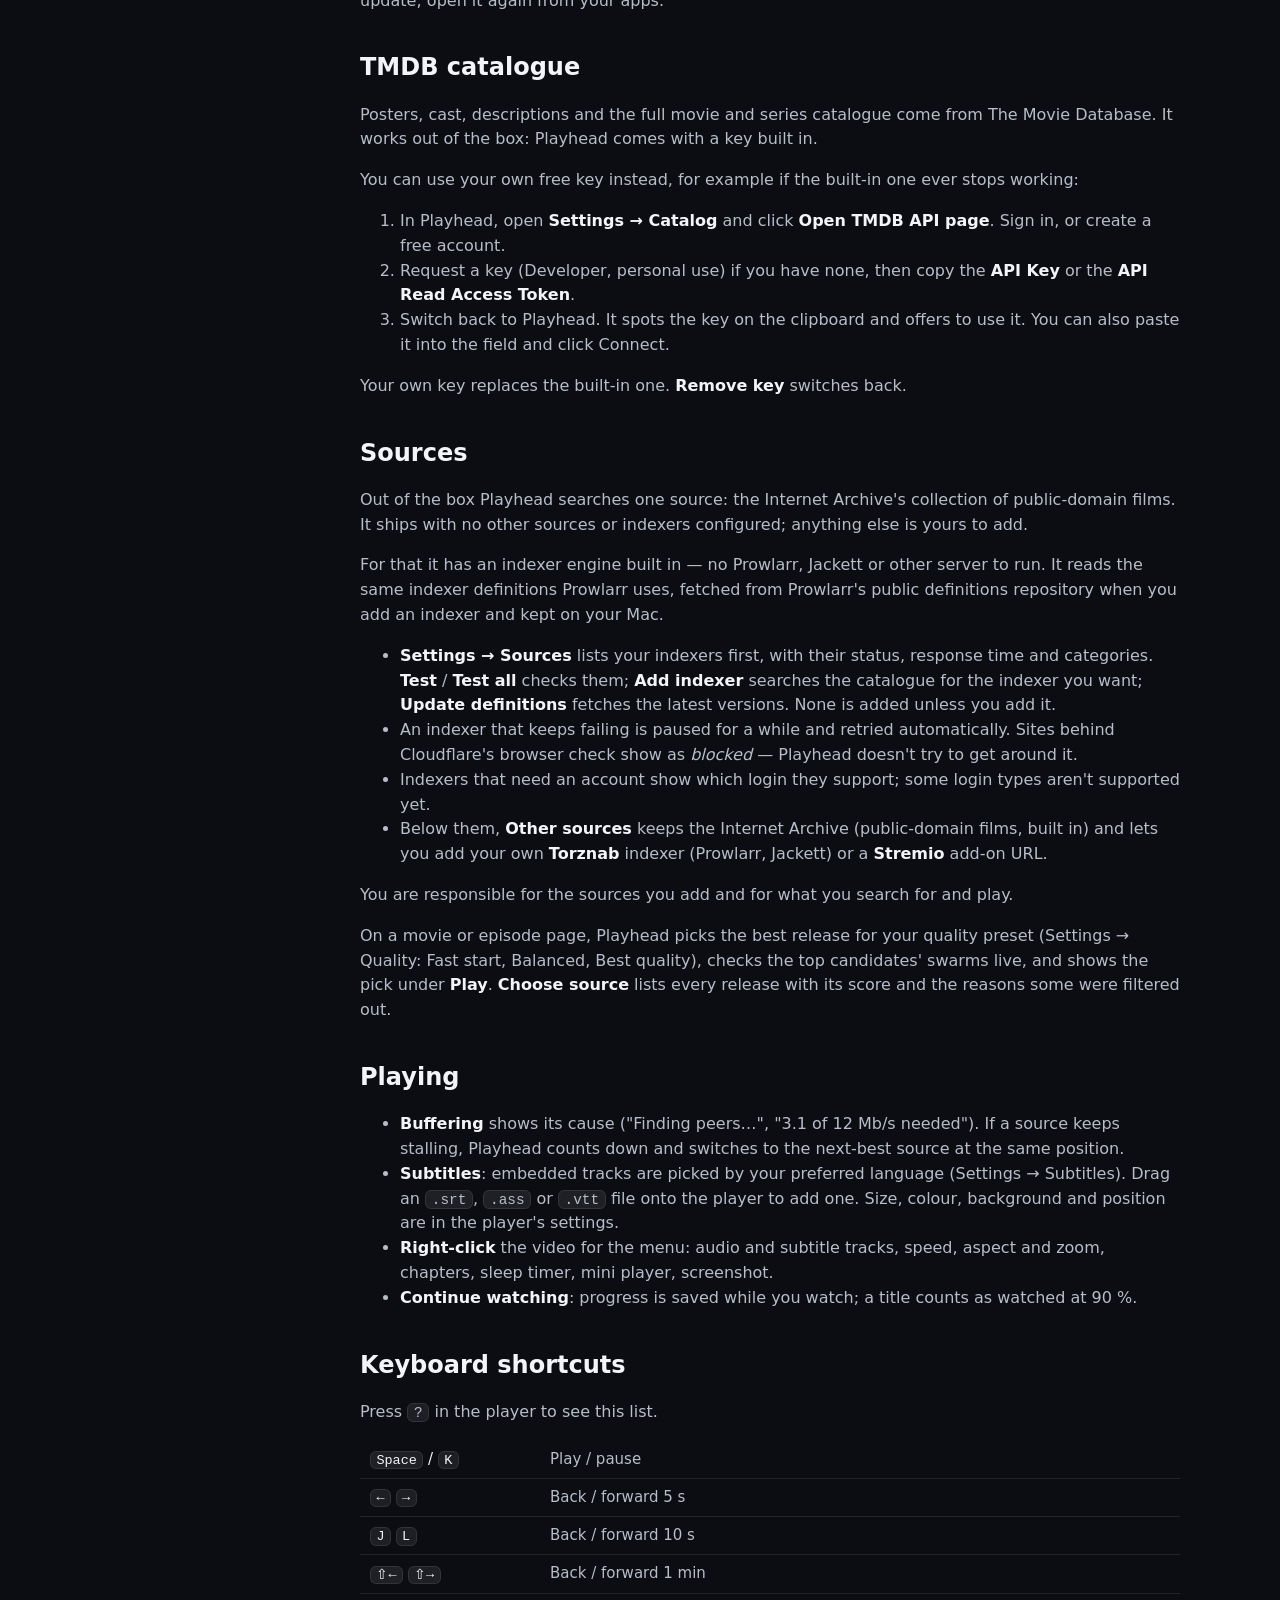
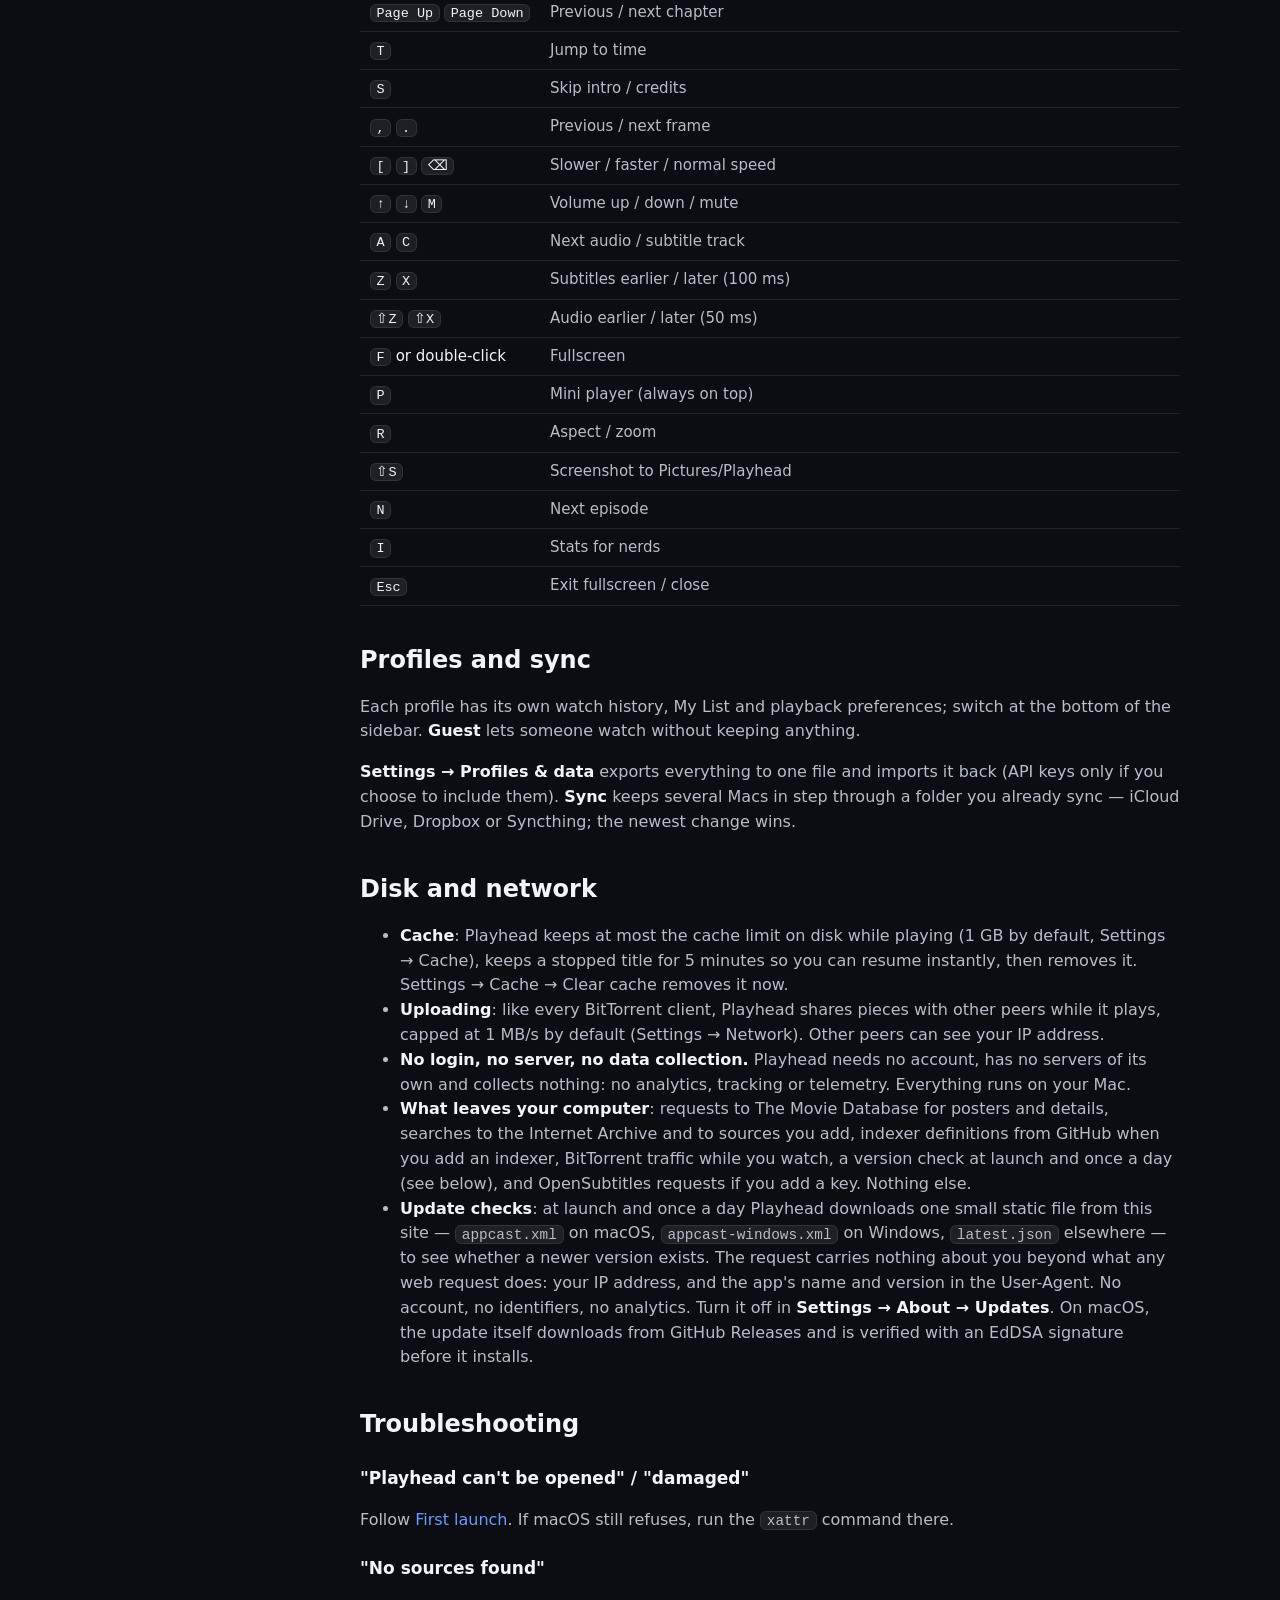
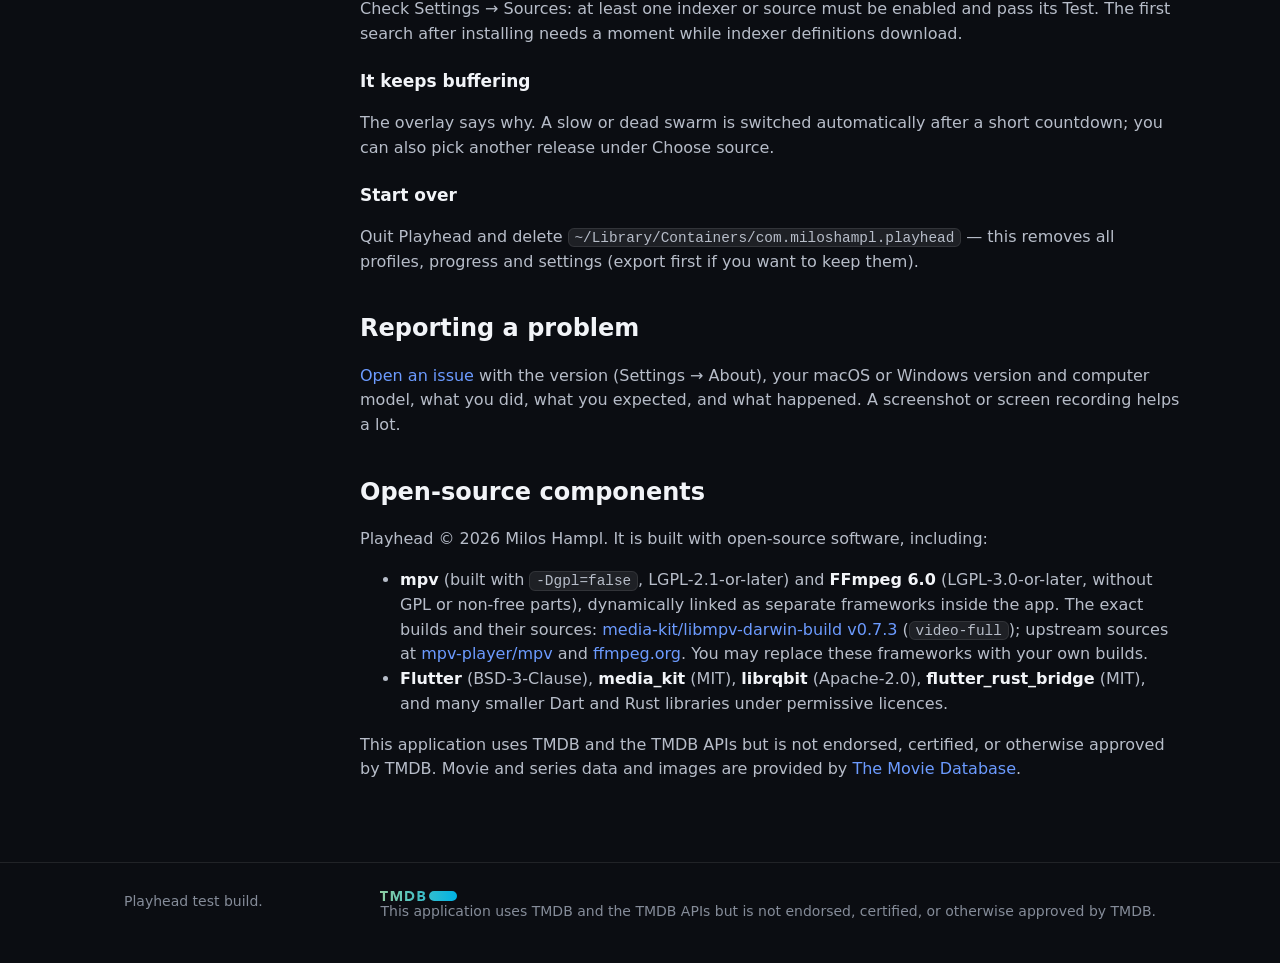
==== commit 767a15f7: "Android TV: install guide, /apk short link, download button (test build 6) Co-Authored-By: Claude Op" ====
--- a/docs.html
+++ b/docs.html
@@ -24,6 +24,7 @@
     <nav class="toc">
       <a href="#install">Install</a>
       <a href="#first-launch">First launch</a>
+      <a href="#android-tv">Android TV and Google TV</a>
       <a href="#tmdb">TMDB catalogue</a>
       <a href="#sources">Sources</a>
       <a href="#playing">Playing</a>
@@ -55,6 +56,38 @@
       </ol>
       <p>Right-click → Open no longer skips this check on macOS 15 and later. Alternative for Terminal users:
         <code>xattr -dr com.apple.quarantine /Applications/Playhead.app</code></p>
+
+      <h2 id="android-tv">Android TV and Google TV</h2>
+      <p>Playhead runs on Google TV and Android TV: Chromecast with Google TV, the Google TV Streamer, NVIDIA Shield, and Sony, TCL or Hisense
+        TVs. It isn't in the Play Store, so you install it once yourself; after that it updates itself. Use the remote as usual: arrows to move,
+        OK to select, Back to go back.</p>
+      <h3>Without a computer: the Downloader app</h3>
+      <ol>
+        <li>Turn on developer mode: <strong>Settings → System → About</strong>, then select <strong>Android TV OS build</strong> seven times,
+          until the TV says you are now a developer.</li>
+        <li>Install <strong>Downloader</strong> (by AFTVnews) from the Play Store on the TV.</li>
+        <li>Open Downloader and enter <code>miloshampl.github.io/playhead-releases/apk</code>.</li>
+        <li>When Android says it can't install apps from Downloader, choose <strong>Settings</strong>, switch Downloader to
+          <strong>Allowed</strong>, press Back once and choose <strong>Install</strong>.</li>
+        <li>Open Playhead from your apps. You can delete the downloaded file in Downloader afterwards.</li>
+      </ol>
+      <h3>From a computer: wireless ADB</h3>
+      <ol>
+        <li>Turn on developer mode as above, then open <strong>Settings → System → Developer options → Wireless debugging</strong>, switch it on
+          and choose <strong>Pair device with pairing code</strong>.</li>
+        <li>On a computer on the same Wi-Fi with Android's <a href="https://developer.android.com/tools/releases/platform-tools">platform-tools</a>
+          installed, run <code>adb pair IP:PORT</code> with the address shown on the pairing screen and type the six-digit code.</li>
+        <li>Then <code>adb connect IP:PORT</code> with the address shown on the Wireless debugging screen, and
+          <code>adb install Playhead-android.apk</code> with the APK from the
+          <a href="https://github.com/MilosHampl/playhead-releases/releases/latest/download/Playhead-android.apk">latest release</a>.</li>
+      </ol>
+      <p>Older Android TV devices without Wireless debugging: switch on <strong>Network debugging</strong> (or ADB debugging) in Developer
+        options, run <code>adb connect TV-IP:5555</code> and accept the prompt on the TV. The TV's IP address is under
+        <strong>Settings → Network &amp; Internet</strong>.</p>
+      <h3>Updates on the TV</h3>
+      <p>When a new build is out, Playhead shows <strong>Install update</strong>. The first time, Android asks to allow Playhead to install
+        apps: choose <strong>Settings</strong>, switch Playhead to <strong>Allowed</strong> and press Back once. From then on updates install
+        by themselves in a few seconds (Android 12 and later). Playhead closes to update; open it again from your apps.</p>
 
       <h2 id="tmdb">TMDB catalogue</h2>
       <p>Posters, cast, descriptions and the full movie and series catalogue come from The Movie Database. It works out of the box: Playhead comes with a key built in.</p>
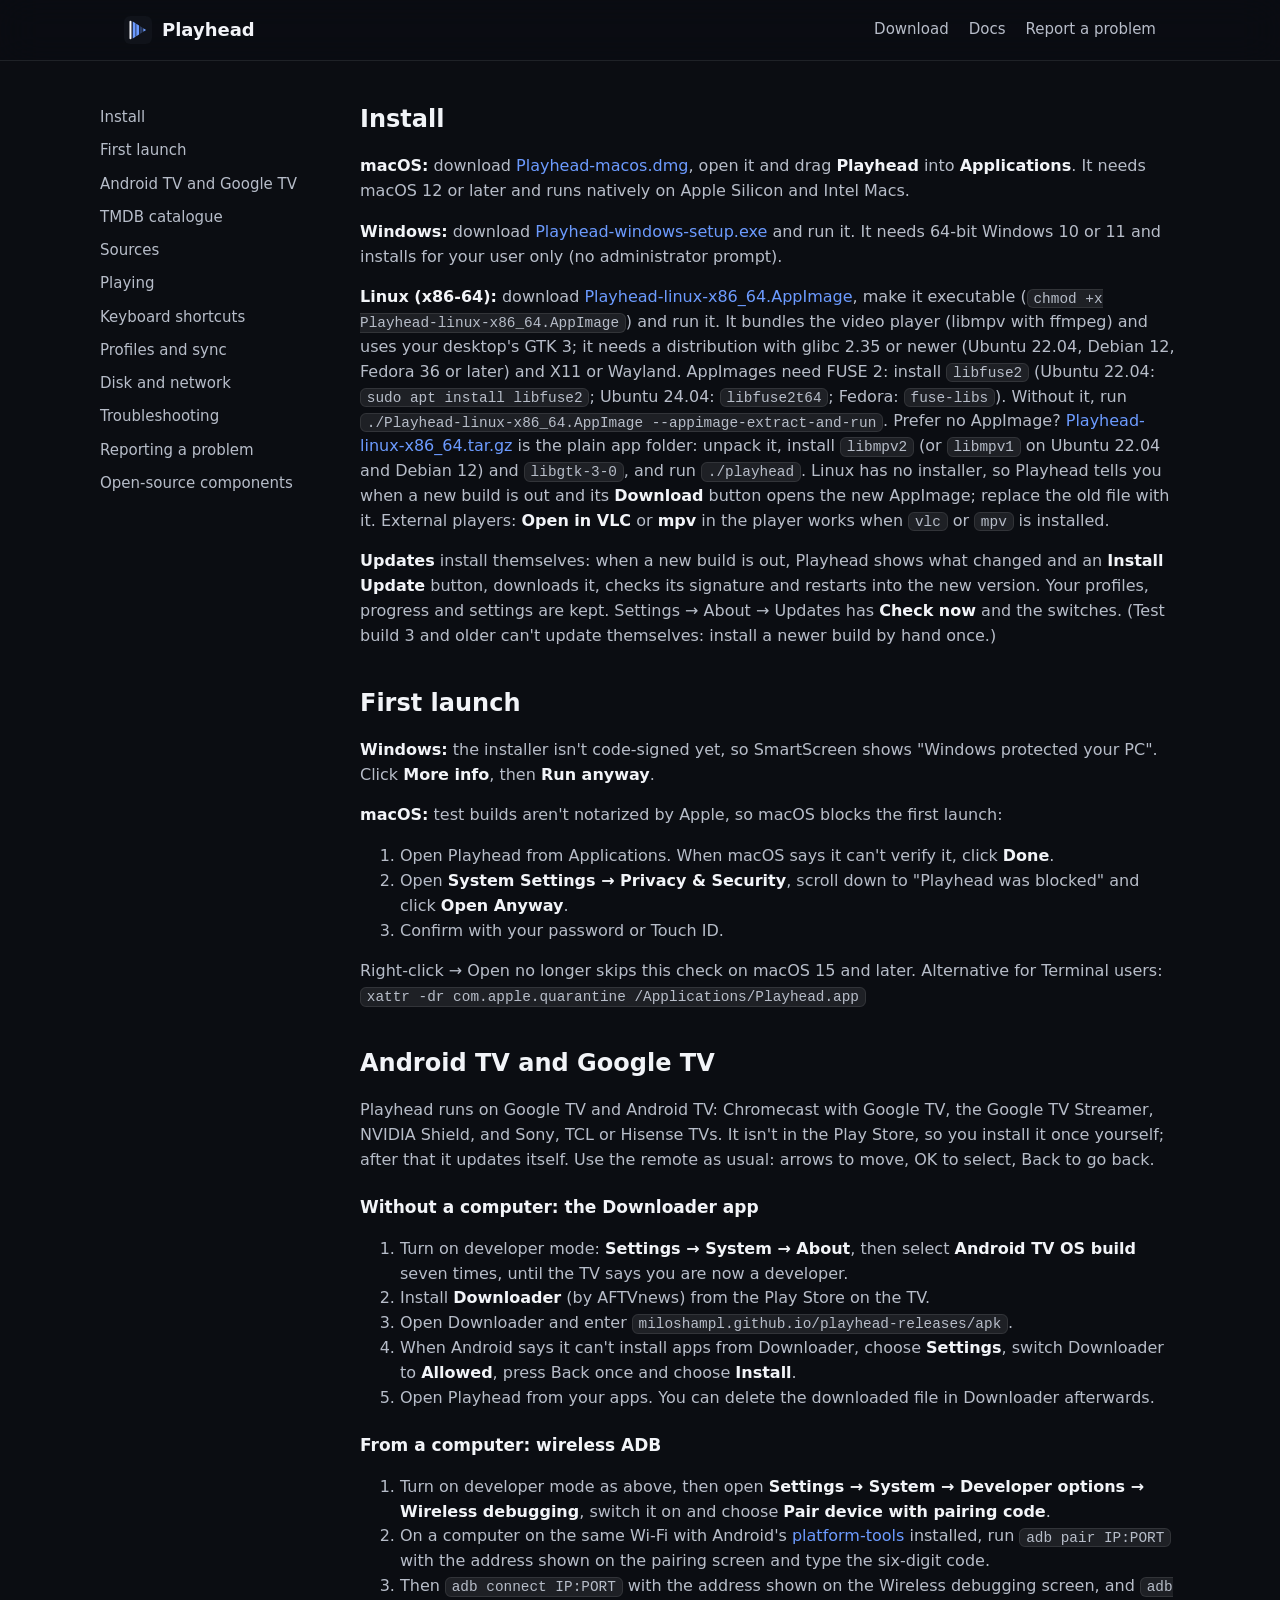
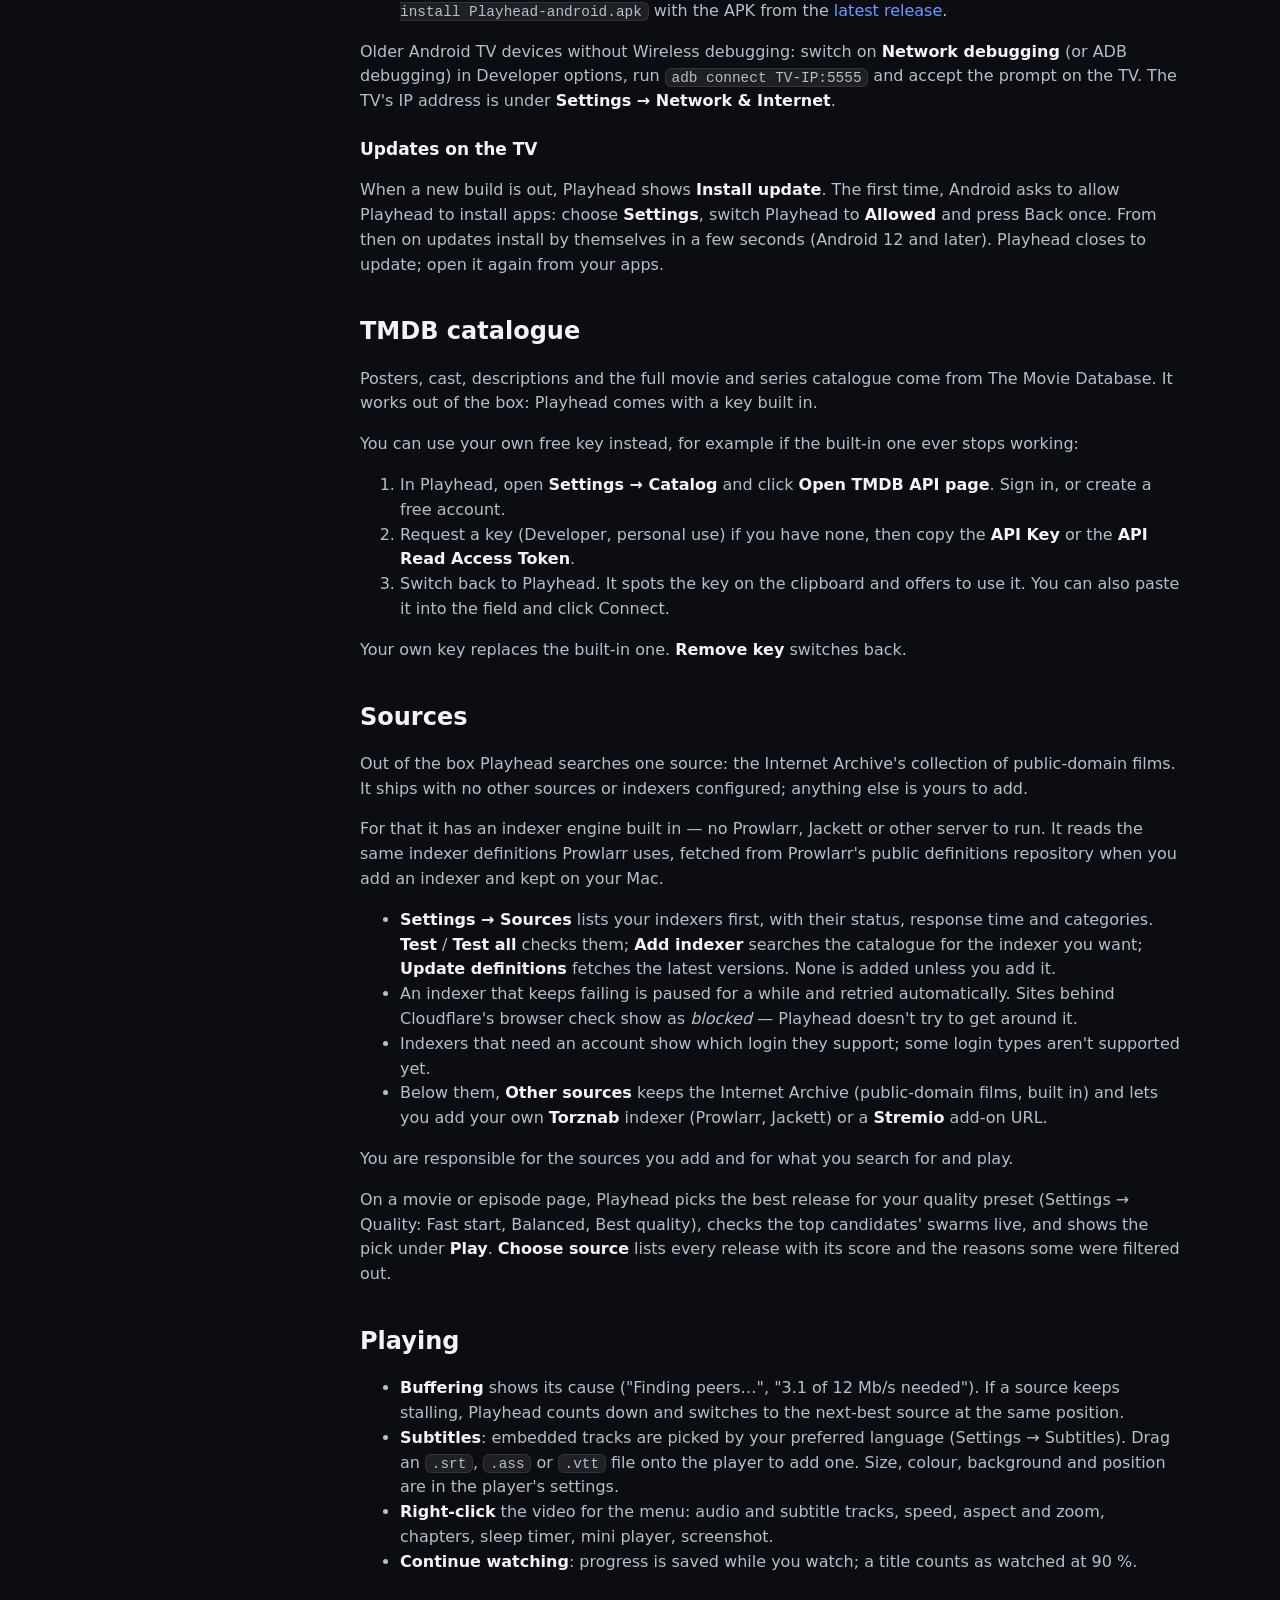
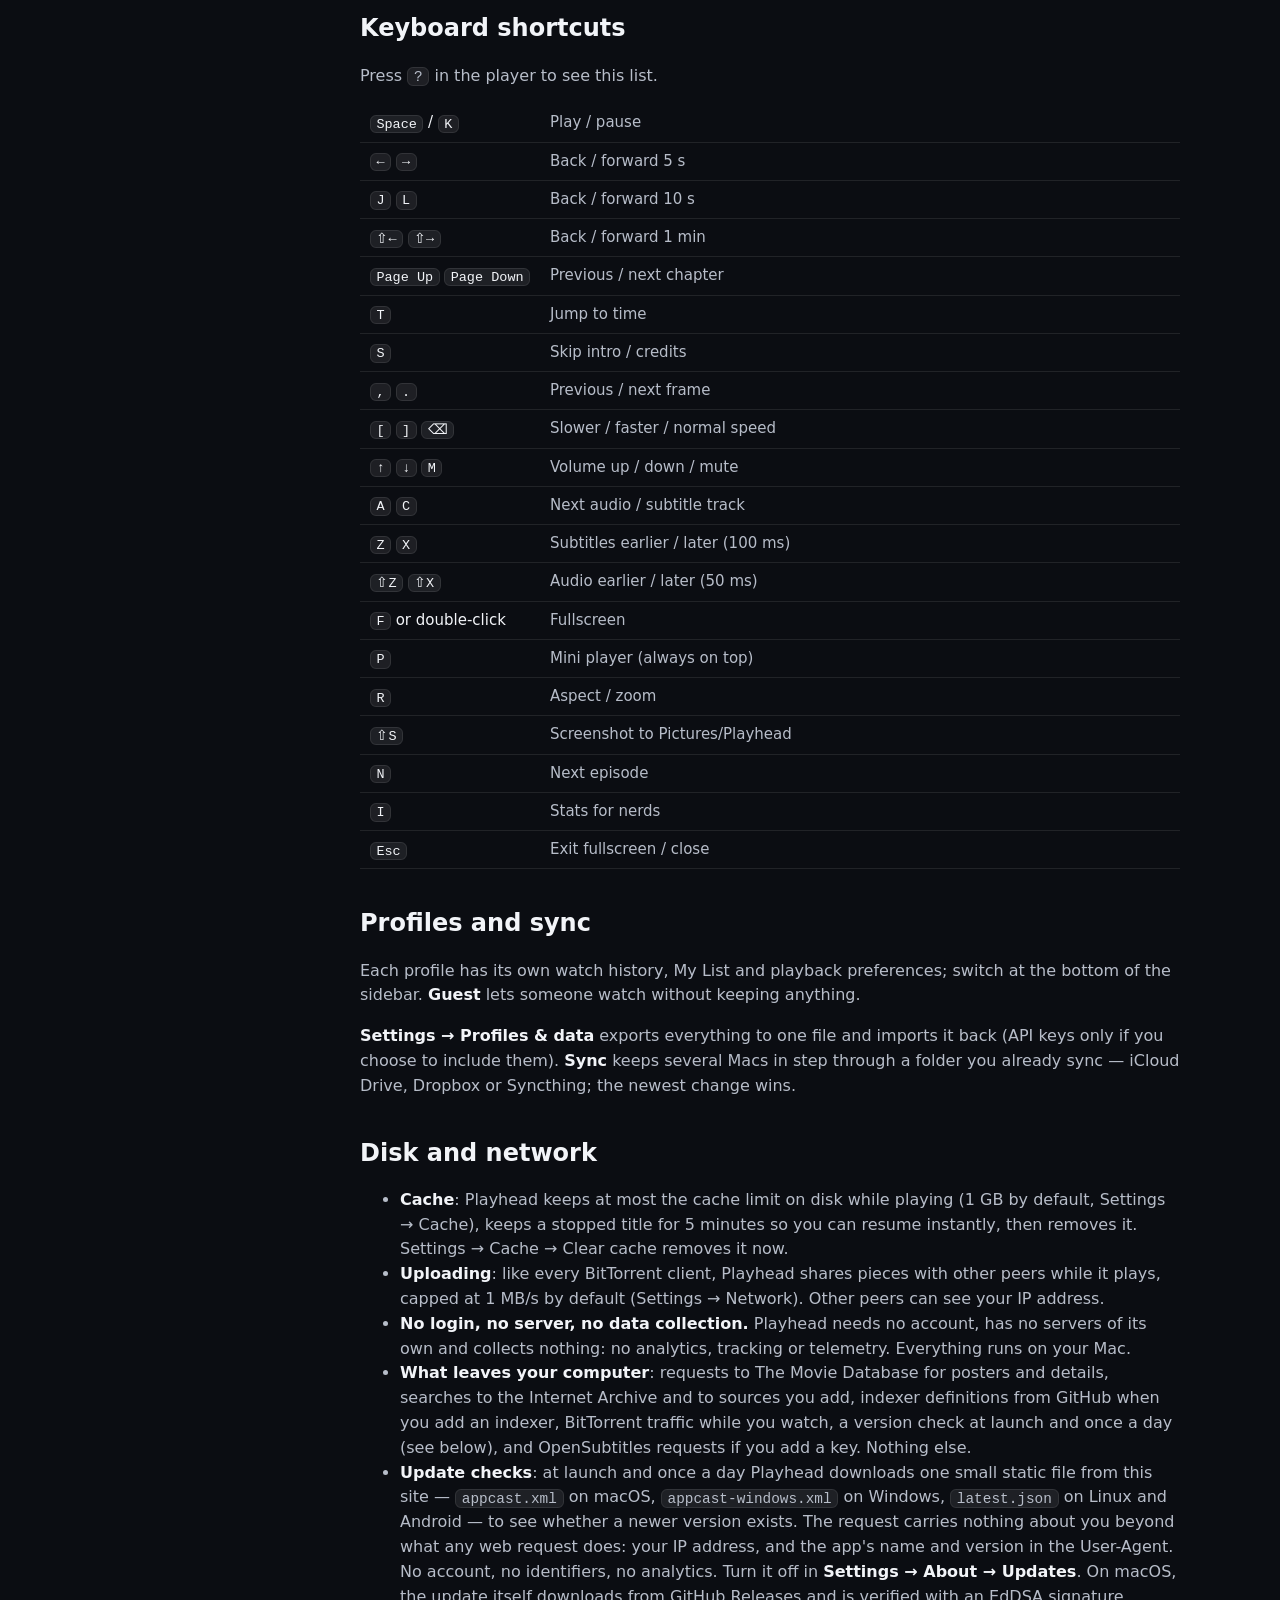
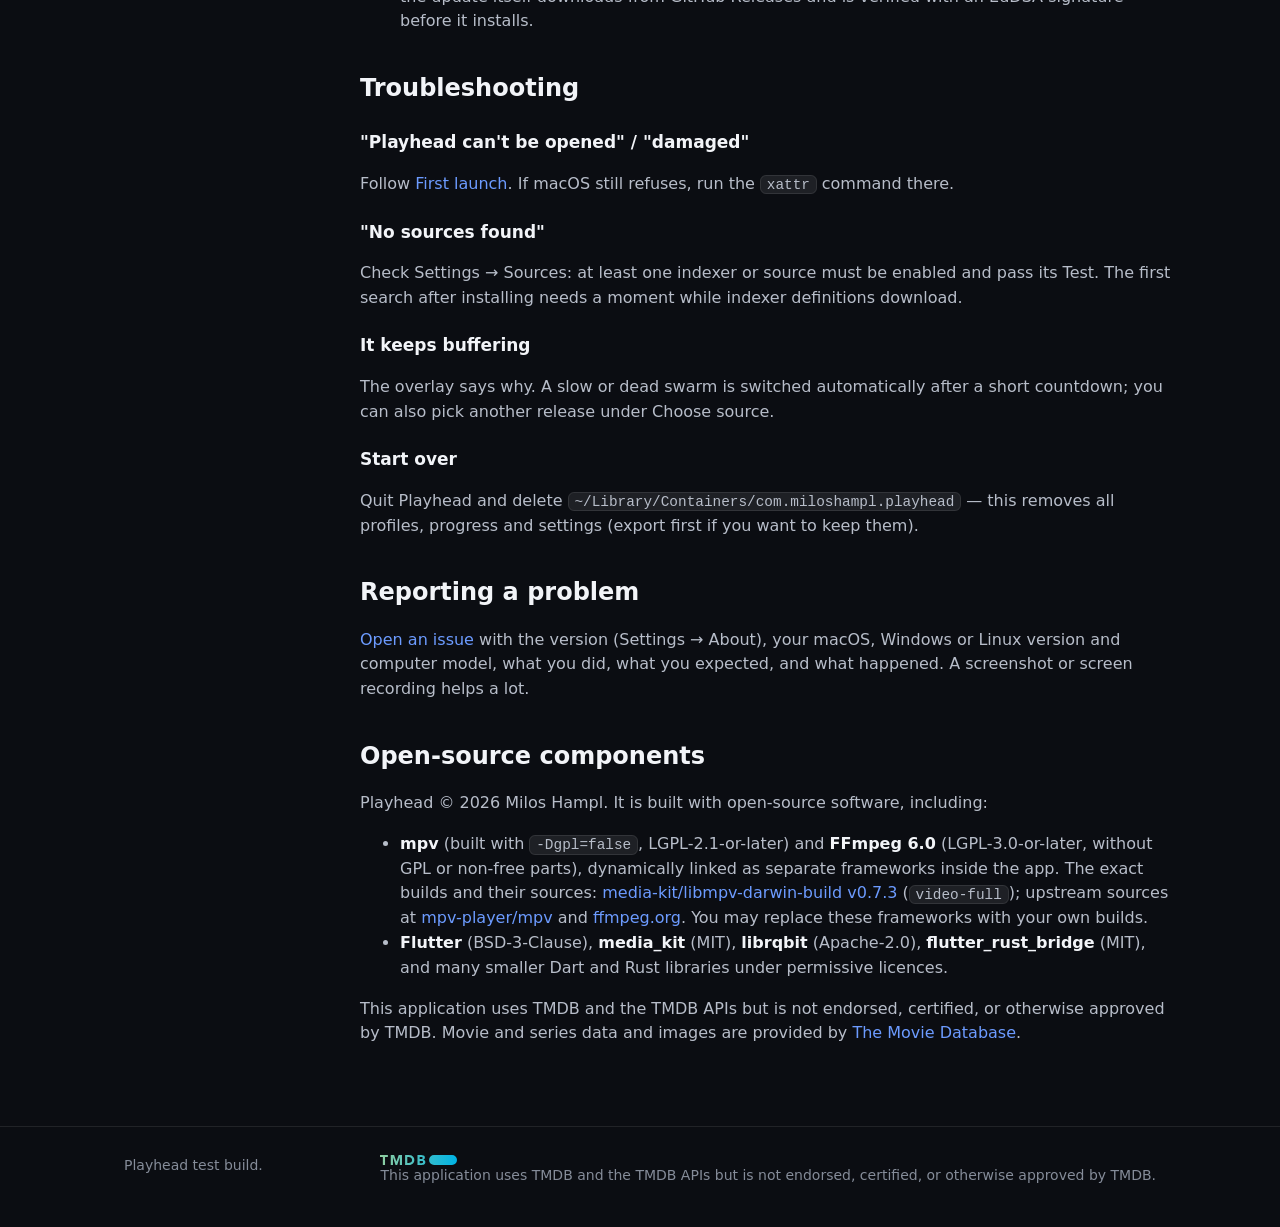
==== commit 3d38e3c8: "Site: Linux (x86-64 AppImage) download and install notes Co-Authored-By: Claude Opus 5.5 (1M context" ====
--- a/docs.html
+++ b/docs.html
@@ -42,6 +42,15 @@
         open it and drag <strong>Playhead</strong> into <strong>Applications</strong>. It needs macOS 12 or later and runs natively on Apple Silicon and Intel Macs.</p>
       <p><strong>Windows:</strong> download <a href="https://github.com/MilosHampl/playhead-releases/releases/latest/download/Playhead-windows-setup.exe">Playhead-windows-setup.exe</a>
         and run it. It needs 64-bit Windows 10 or 11 and installs for your user only (no administrator prompt).</p>
+      <p><strong>Linux (x86-64):</strong> download <a href="https://github.com/MilosHampl/playhead-releases/releases/latest/download/Playhead-linux-x86_64.AppImage">Playhead-linux-x86_64.AppImage</a>,
+        make it executable (<code>chmod +x Playhead-linux-x86_64.AppImage</code>) and run it. It bundles the video player (libmpv with ffmpeg) and uses your desktop's GTK 3;
+        it needs a distribution with glibc 2.35 or newer (Ubuntu 22.04, Debian 12, Fedora 36 or later) and X11 or Wayland.
+        AppImages need FUSE 2: install <code>libfuse2</code> (Ubuntu 22.04: <code>sudo apt install libfuse2</code>; Ubuntu 24.04: <code>libfuse2t64</code>; Fedora: <code>fuse-libs</code>).
+        Without it, run <code>./Playhead-linux-x86_64.AppImage --appimage-extract-and-run</code>.
+        Prefer no AppImage? <a href="https://github.com/MilosHampl/playhead-releases/releases/latest/download/Playhead-linux-x86_64.tar.gz">Playhead-linux-x86_64.tar.gz</a>
+        is the plain app folder: unpack it, install <code>libmpv2</code> (or <code>libmpv1</code> on Ubuntu 22.04 and Debian 12) and <code>libgtk-3-0</code>, and run <code>./playhead</code>.
+        Linux has no installer, so Playhead tells you when a new build is out and its <strong>Download</strong> button opens the new AppImage; replace the old file with it.
+        External players: <strong>Open in VLC</strong> or <strong>mpv</strong> in the player works when <code>vlc</code> or <code>mpv</code> is installed.</p>
       <p><strong>Updates</strong> install themselves: when a new build is out, Playhead shows what changed and an <strong>Install Update</strong> button,
         downloads it, checks its signature and restarts into the new version. Your profiles, progress and settings are kept.
         Settings → About → Updates has <strong>Check now</strong> and the switches. (Test build 3 and older can't update themselves: install a newer build by hand once.)</p>
@@ -160,7 +169,7 @@
         <li><strong>Uploading</strong>: like every BitTorrent client, Playhead shares pieces with other peers while it plays, capped at 1 MB/s by default (Settings → Network). Other peers can see your IP address.</li>
         <li><strong>No login, no server, no data collection.</strong> Playhead needs no account, has no servers of its own and collects nothing: no analytics, tracking or telemetry. Everything runs on your Mac.</li>
         <li><strong>What leaves your computer</strong>: requests to The Movie Database for posters and details, searches to the Internet Archive and to sources you add, indexer definitions from GitHub when you add an indexer, BitTorrent traffic while you watch, a version check at launch and once a day (see below), and OpenSubtitles requests if you add a key. Nothing else.</li>
-        <li><strong>Update checks</strong>: at launch and once a day Playhead downloads one small static file from this site — <code>appcast.xml</code> on macOS, <code>appcast-windows.xml</code> on Windows, <code>latest.json</code> elsewhere — to see whether a newer version exists. The request carries nothing about you beyond what any web request does: your IP address, and the app's name and version in the User-Agent. No account, no identifiers, no analytics. Turn it off in <strong>Settings → About → Updates</strong>. On macOS, the update itself downloads from GitHub Releases and is verified with an EdDSA signature before it installs.</li>
+        <li><strong>Update checks</strong>: at launch and once a day Playhead downloads one small static file from this site — <code>appcast.xml</code> on macOS, <code>appcast-windows.xml</code> on Windows, <code>latest.json</code> on Linux and Android — to see whether a newer version exists. The request carries nothing about you beyond what any web request does: your IP address, and the app's name and version in the User-Agent. No account, no identifiers, no analytics. Turn it off in <strong>Settings → About → Updates</strong>. On macOS, the update itself downloads from GitHub Releases and is verified with an EdDSA signature before it installs.</li>
       </ul>
 
       <h2 id="troubleshooting">Troubleshooting</h2>
@@ -174,7 +183,7 @@
       <p>Quit Playhead and delete <code>~/Library/Containers/com.miloshampl.playhead</code> — this removes all profiles, progress and settings (export first if you want to keep them).</p>
 
       <h2 id="report">Reporting a problem</h2>
-      <p><a href="https://github.com/MilosHampl/playhead-releases/issues/new/choose">Open an issue</a> with the version (Settings → About), your macOS or Windows version and computer model,
+      <p><a href="https://github.com/MilosHampl/playhead-releases/issues/new/choose">Open an issue</a> with the version (Settings → About), your macOS, Windows or Linux version and computer model,
         what you did, what you expected, and what happened. A screenshot or screen recording helps a lot.</p>
 
       <h2 id="licences">Open-source components</h2>
